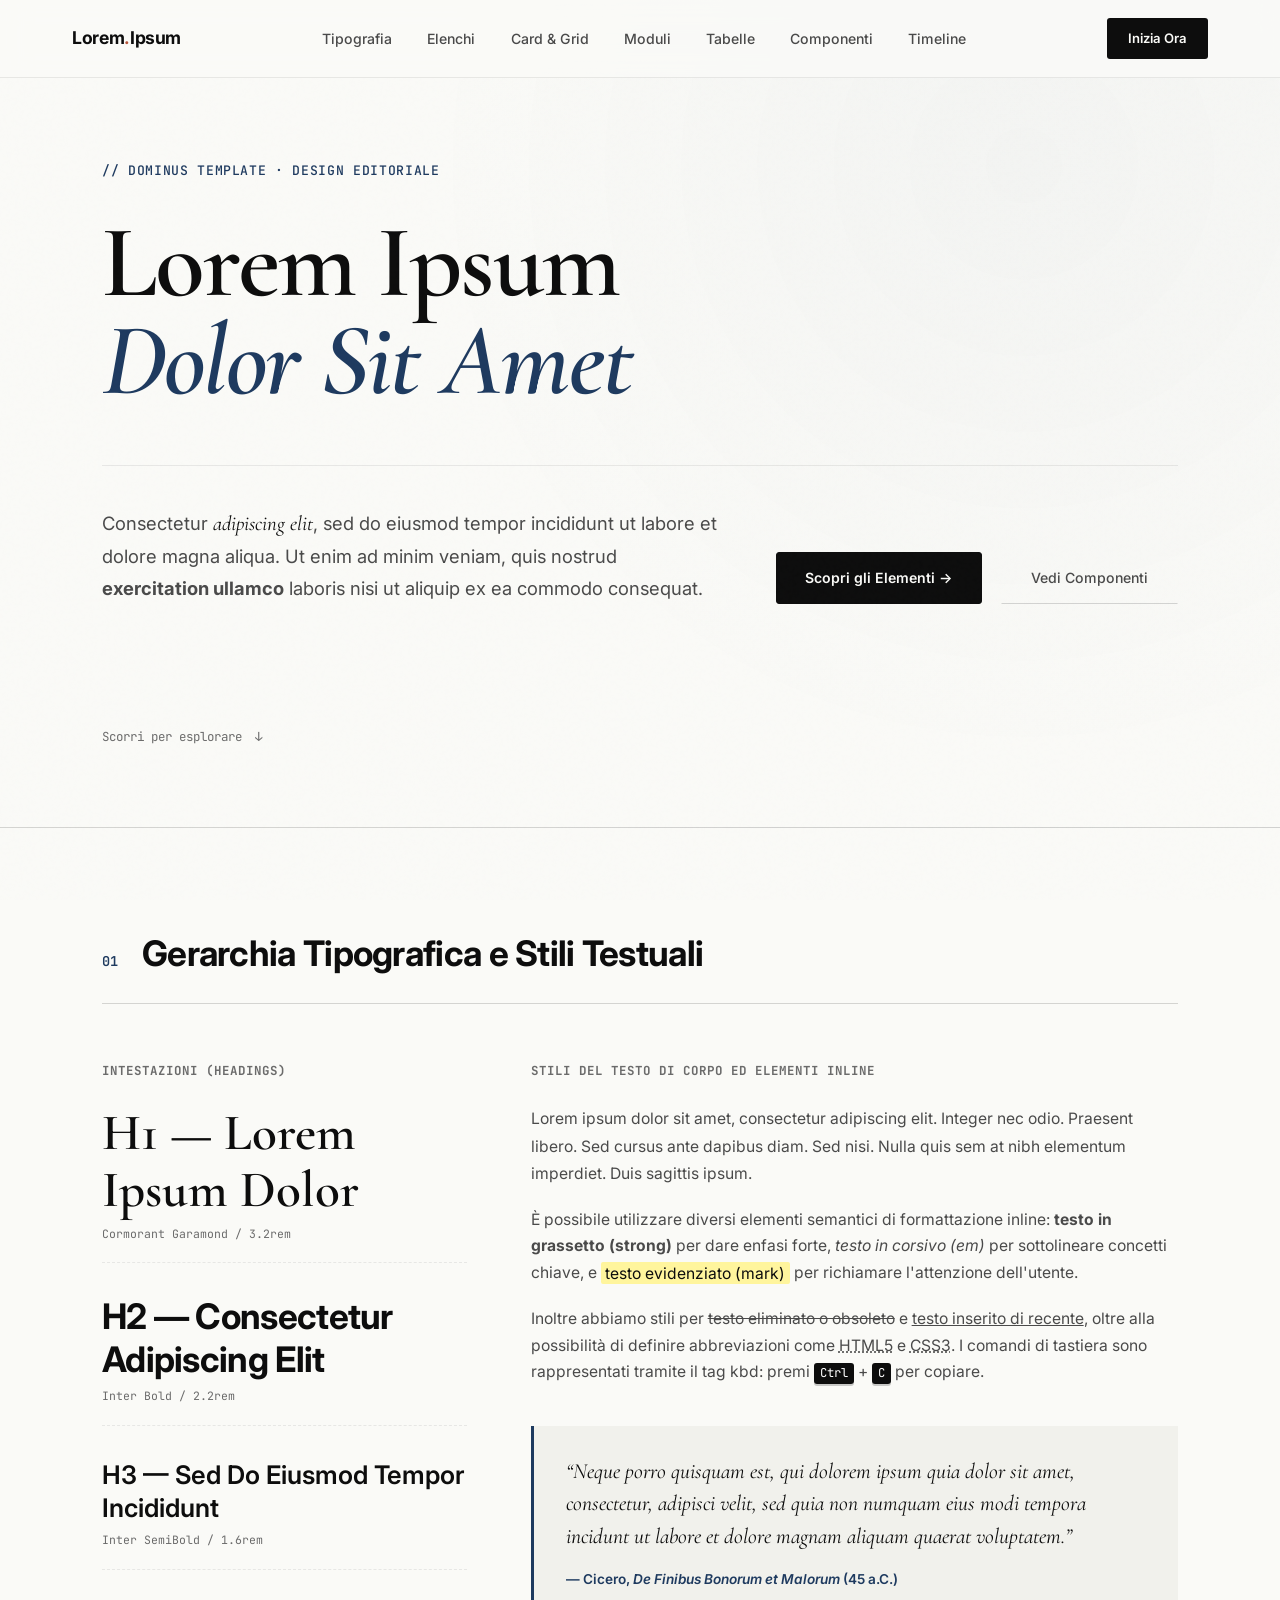
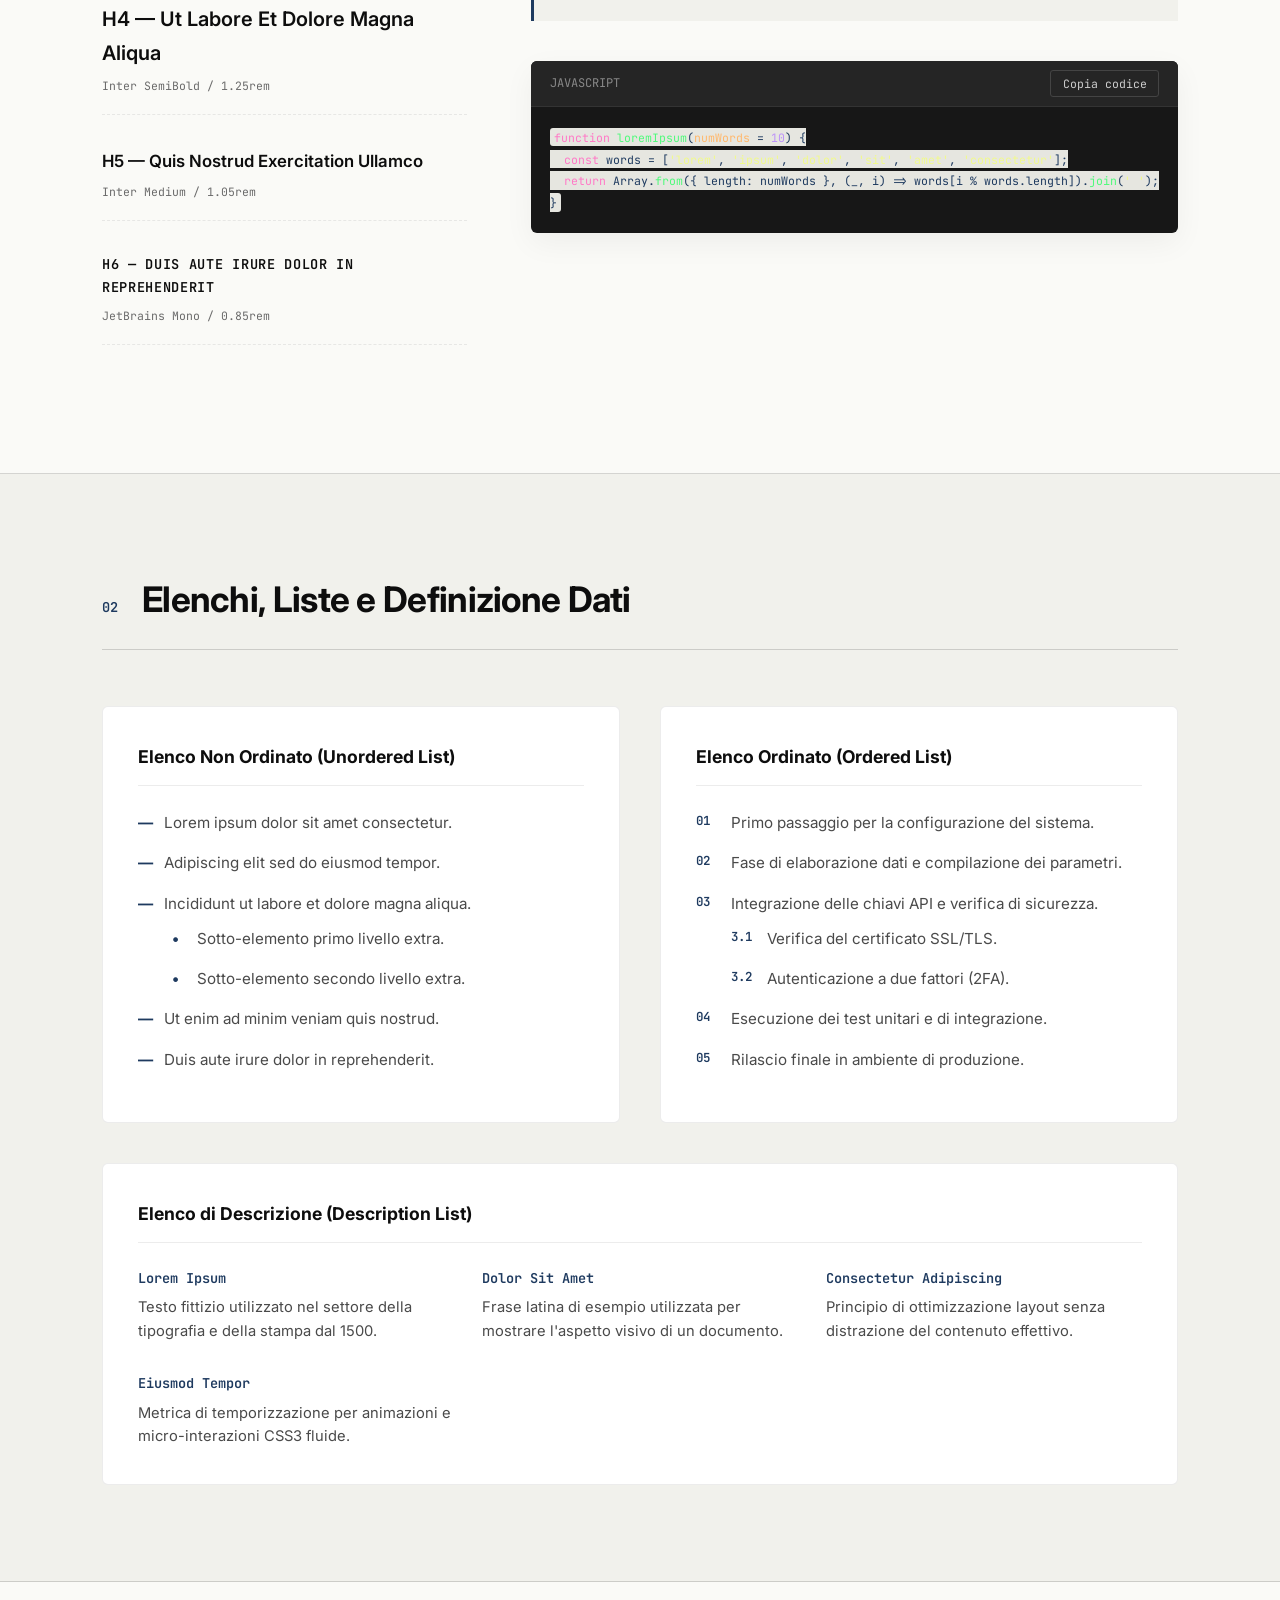
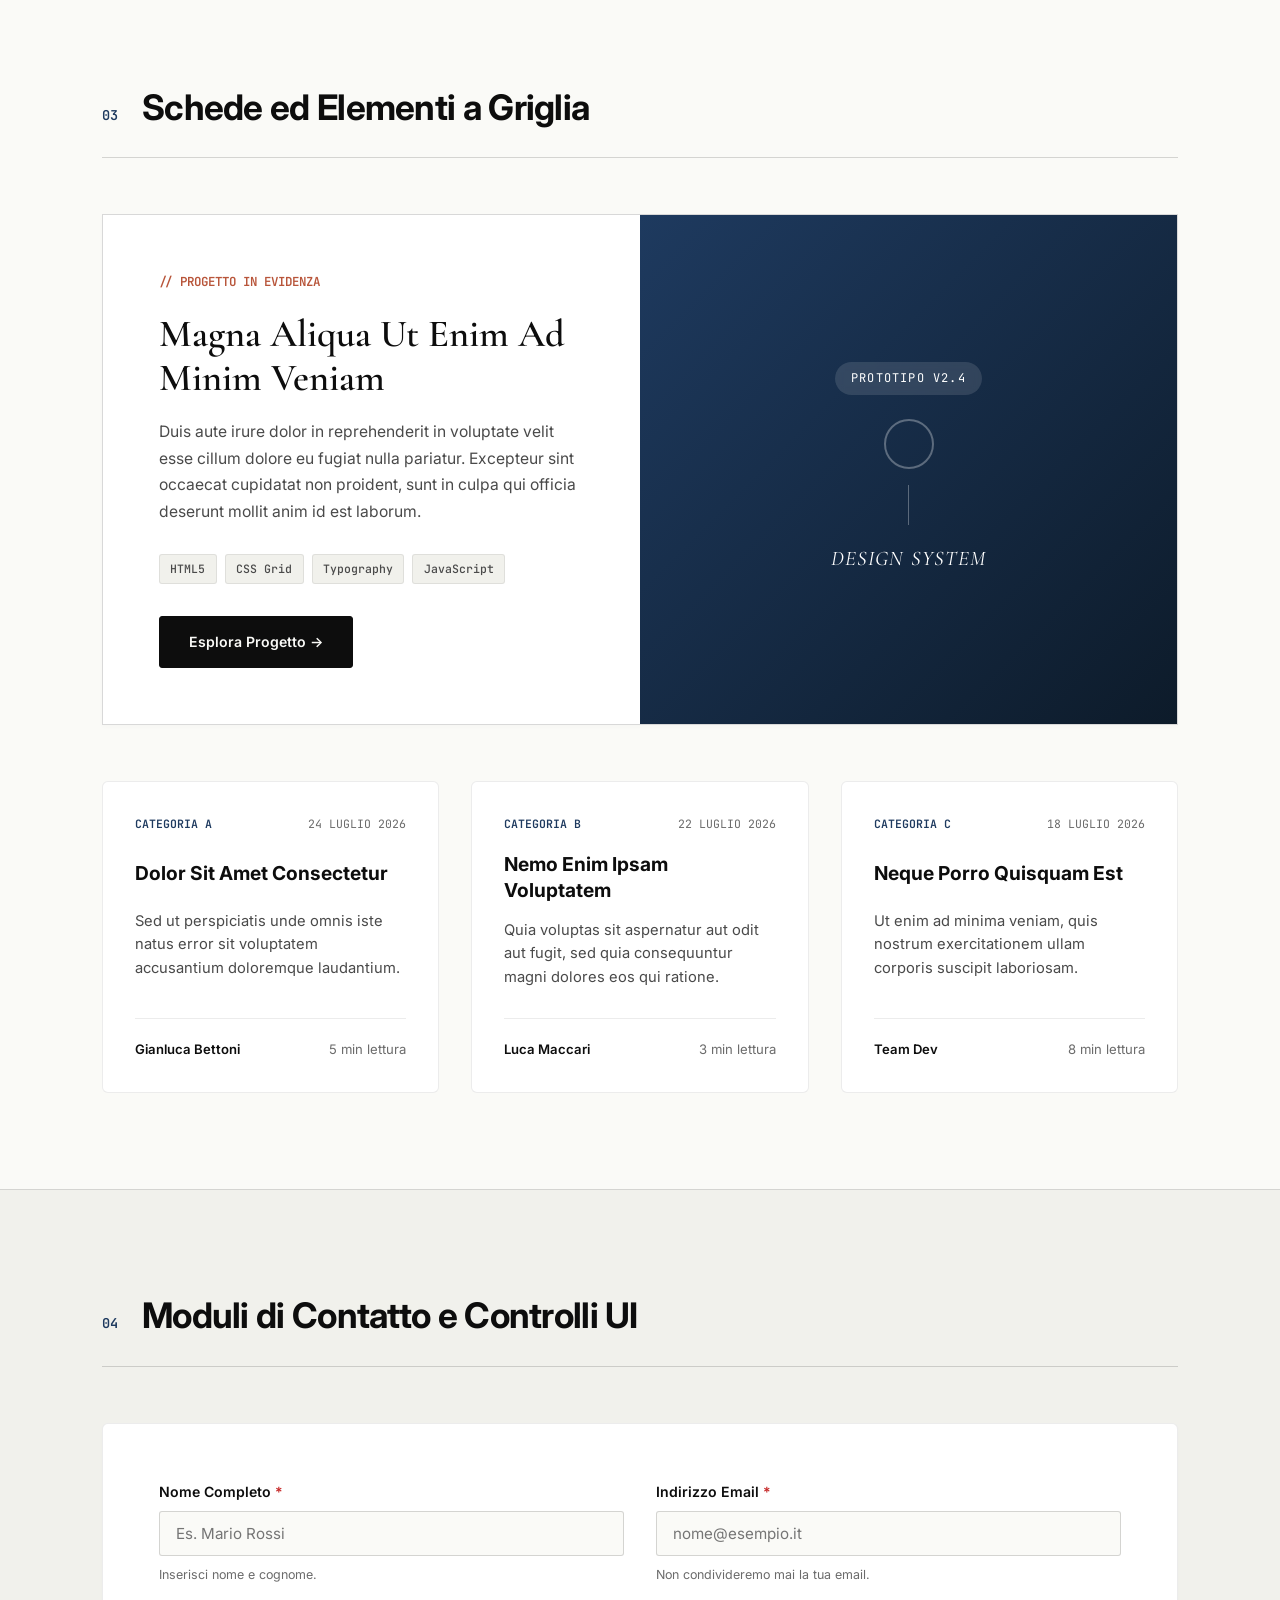
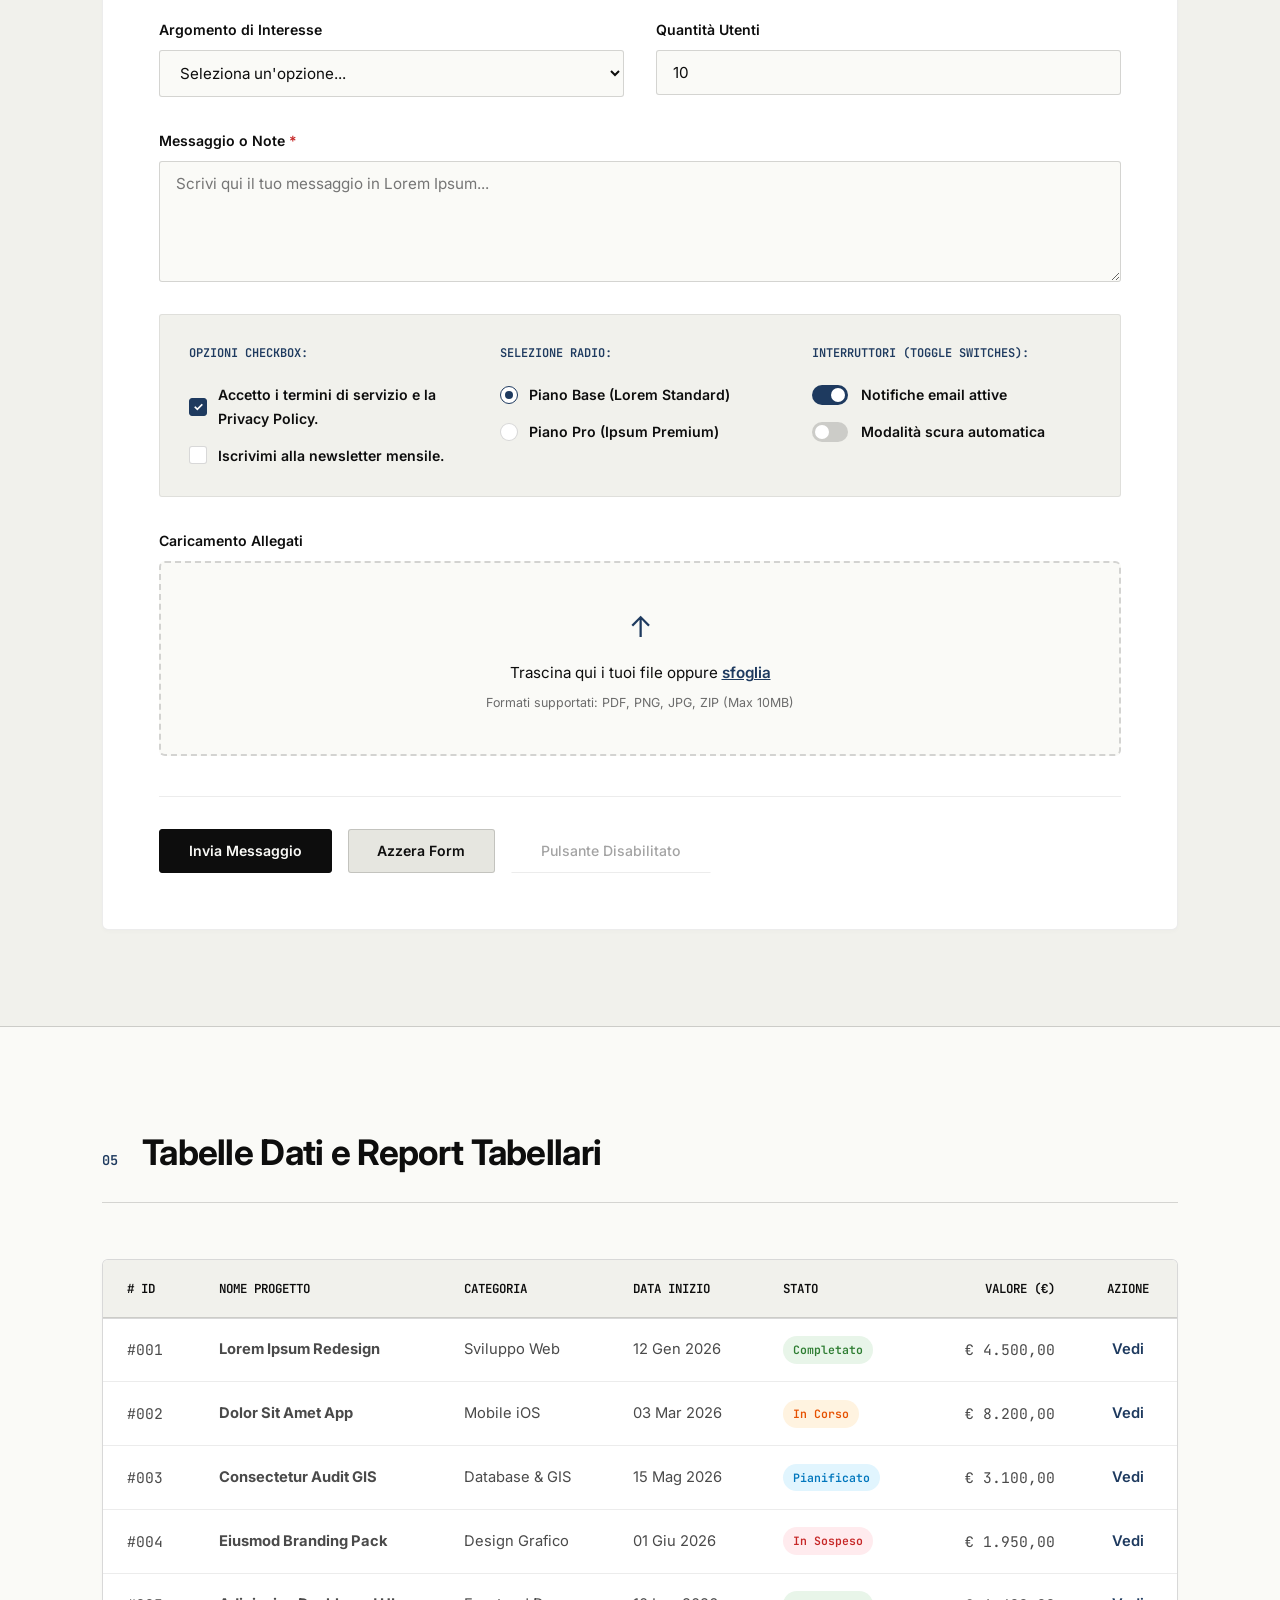
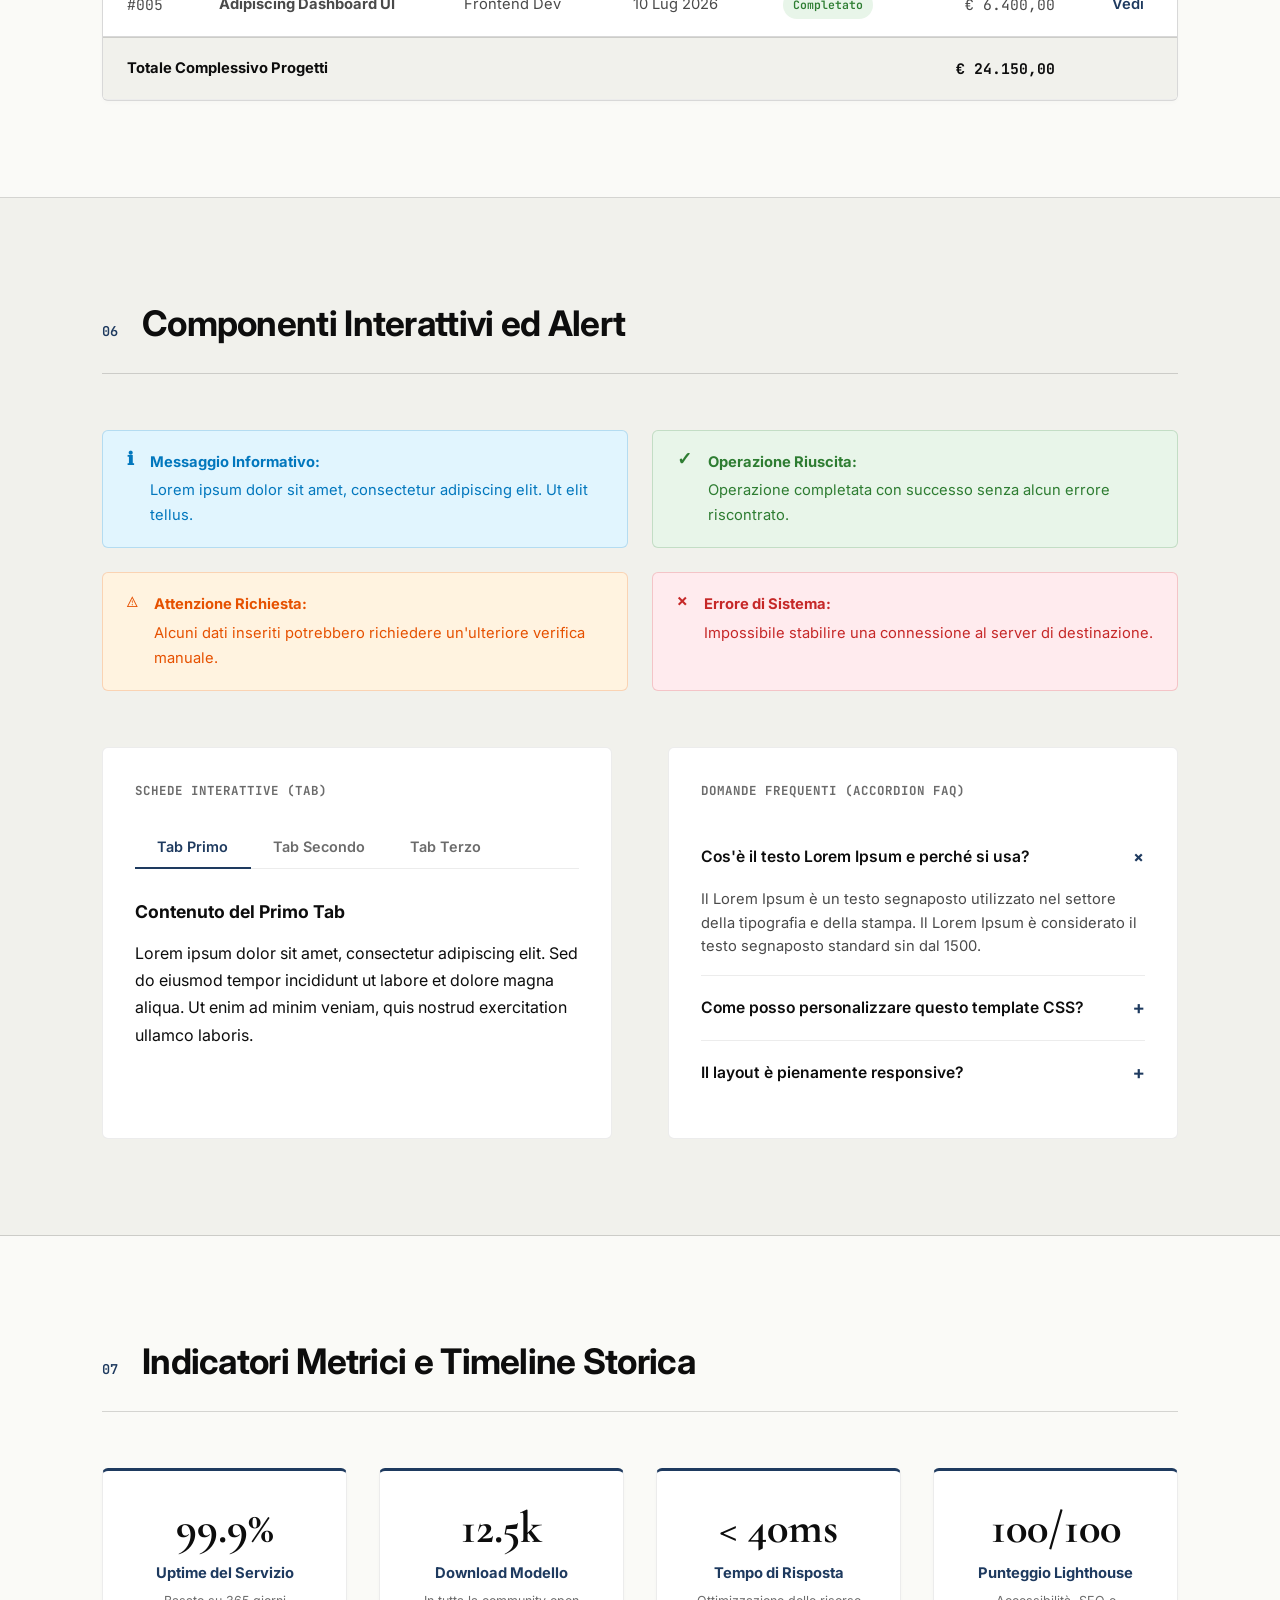
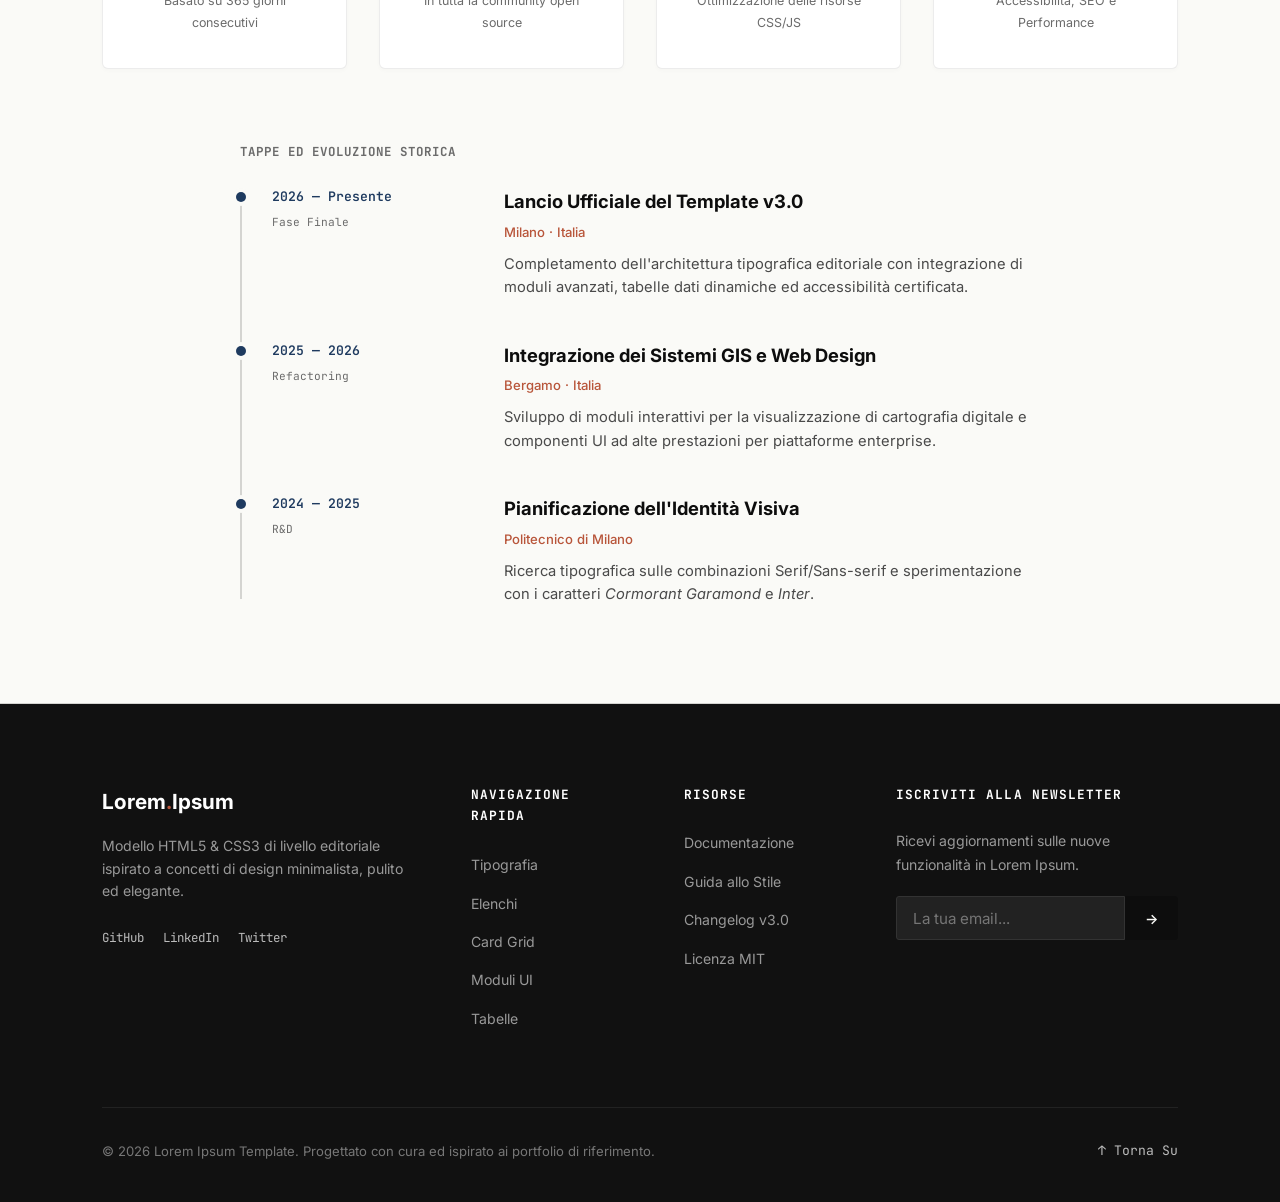
==== Template_1/index.html @ 55bac87d "T1" ====
<!DOCTYPE html>
<html lang="it">
<head>
  <meta charset="UTF-8">
  <meta name="viewport" content="width=device-width, initial-scale=1.0">
  <title>Template Editoriale HTML & CSS | Lorem Ipsum Showcase</title>
  <meta name="description" content="Template HTML5 e CSS3 completo ed editoriale ispirato a design minimalisti di alto profilo. Dimostrazione completa di tutti gli elementi web.">
  
  <!-- Preconnect per Google Fonts -->
  <link rel="preconnect" href="https://fonts.googleapis.com">
  <link rel="preconnect" href="https://fonts.gstatic.com" crossorigin>
  <link href="https://fonts.googleapis.com/css2?family=Cormorant+Garamond:ital,wght@0,400;0,600;1,400;1,600;1,700&family=Inter:wght@300;400;500;600;700&family=JetBrains+Mono:ital,wght@0,400;0,500;1,400&display=swap" rel="stylesheet">
  
  <!-- Foglio di Stile -->
  <link rel="stylesheet" href="style.css">
</head>
<body>

  <!-- BARRA DI NAVIGAZIONE -->
  <nav id="main-nav">
    <div class="nav-container">
      <a href="#hero" class="nav-brand">
        Lorem<span>.</span>Ipsum
      </a>
      
      <ul class="nav-links" id="nav-links">
        <li><a href="#typography">Tipografia</a></li>
        <li><a href="#lists">Elenchi</a></li>
        <li><a href="#cards">Card & Grid</a></li>
        <li><a href="#forms">Moduli</a></li>
        <li><a href="#tables">Tabelle</a></li>
        <li><a href="#interactive">Componenti</a></li>
        <li><a href="#timeline">Timeline</a></li>
      </ul>

      <div class="nav-actions">
        <a href="#forms" class="btn-nav">Inizia Ora</a>
        <button class="mobile-toggle" id="mobile-toggle" aria-label="Menu navigazione">
          <span></span>
          <span></span>
          <span></span>
        </button>
      </div>
    </div>
  </nav>

  <!-- HERO SECTION -->
  <header id="hero" class="hero-section">
    <div class="hero-container">
      <div class="hero-eyebrow">// DOMINUS TEMPLATE &middot; DESIGN EDITORIALE</div>
      
      <h1 class="hero-title">
        <span class="title-line">Lorem Ipsum</span>
        <span class="title-line accent-text">Dolor Sit Amet</span>
      </h1>

      <div class="hero-bottom-grid">
        <p class="hero-lead">
          Consectetur <em>adipiscing elit</em>, sed do eiusmod tempor incididunt ut labore et dolore magna aliqua. 
          Ut enim ad minim veniam, quis nostrud <b>exercitation ullamco</b> laboris nisi ut aliquip ex ea commodo consequat.
        </p>

        <div class="hero-buttons">
          <a href="#typography" class="btn-primary">Scopri gli Elementi &rarr;</a>
          <a href="#interactive" class="btn-ghost">Vedi Componenti</a>
        </div>
      </div>
    </div>
    
    <div class="hero-scroll-indicator">
      <span>Scorri per esplorare</span>
      <div class="scroll-arrow">&darr;</div>
    </div>
  </header>

  <main>
    <!-- SEZIONE 01: TIPOGRAFIA E TESTI -->
    <section id="typography" class="section-padding border-bottom">
      <div class="container">
        <header class="section-header">
          <span class="section-number">01</span>
          <h2 class="section-title">Gerarchia Tipografica e Stili Testuali</h2>
        </header>

        <div class="typography-grid">
          <!-- Headings Showcase -->
          <div class="headings-column">
            <h3 class="subsection-label">Intestazioni (Headings)</h3>
            <div class="heading-sample">
              <h1>H1 &mdash; Lorem Ipsum Dolor</h1>
              <span class="tag-mono">Cormorant Garamond / 3.2rem</span>
            </div>
            <div class="heading-sample">
              <h2>H2 &mdash; Consectetur Adipiscing Elit</h2>
              <span class="tag-mono">Inter Bold / 2.2rem</span>
            </div>
            <div class="heading-sample">
              <h3>H3 &mdash; Sed Do Eiusmod Tempor Incididunt</h3>
              <span class="tag-mono">Inter SemiBold / 1.6rem</span>
            </div>
            <div class="heading-sample">
              <h4>H4 &mdash; Ut Labore Et Dolore Magna Aliqua</h4>
              <span class="tag-mono">Inter SemiBold / 1.25rem</span>
            </div>
            <div class="heading-sample">
              <h5>H5 &mdash; Quis Nostrud Exercitation Ullamco</h5>
              <span class="tag-mono">Inter Medium / 1.05rem</span>
            </div>
            <div class="heading-sample">
              <h6>H6 &mdash; Duis Aute Irure Dolor In Reprehenderit</h6>
              <span class="tag-mono">JetBrains Mono / 0.85rem</span>
            </div>
          </div>

          <!-- Formatting & Rich Text -->
          <div class="body-column">
            <h3 class="subsection-label">Stili del Testo di Corpo ed Elementi Inline</h3>
            
            <p class="paragraph-lead">
              Lorem ipsum dolor sit amet, consectetur adipiscing elit. Integer nec odio. Praesent libero. Sed cursus ante dapibus diam. Sed nisi. Nulla quis sem at nibh elementum imperdiet. Duis sagittis ipsum.
            </p>

            <p>
              È possibile utilizzare diversi elementi semantici di formattazione inline: 
              <strong>testo in grassetto (strong)</strong> per dare enfasi forte, 
              <em>testo in corsivo (em)</em> per sottolineare concetti chiave, 
              e <mark>testo evidenziato (mark)</mark> per richiamare l'attenzione dell'utente.
            </p>

            <p>
              Inoltre abbiamo stili per <del>testo eliminato o obsoleto</del> e <ins>testo inserito di recente</ins>, 
              oltre alla possibilità di definire abbreviazioni come <abbr title="HyperText Markup Language">HTML5</abbr> e 
              <abbr title="Cascading Style Sheets">CSS3</abbr>. I comandi di tastiera sono rappresentati tramite il tag kbd: premi <kbd>Ctrl</kbd> + <kbd>C</kbd> per copiare.
            </p>

            <!-- Blockquote -->
            <blockquote class="editorial-blockquote">
              <p>&ldquo;Neque porro quisquam est, qui dolorem ipsum quia dolor sit amet, consectetur, adipisci velit, sed quia non numquam eius modi tempora incidunt ut labore et dolore magnam aliquam quaerat voluptatem.&rdquo;</p>
              <cite>&mdash; Cicero, <i>De Finibus Bonorum et Malorum</i> (45 a.C.)</cite>
            </blockquote>

            <!-- Code Block Showcase -->
            <div class="code-box">
              <div class="code-box-header">
                <span class="code-lang">JavaScript</span>
                <button class="btn-copy" id="copy-code-btn" data-code="function loremIpsum(numWords = 10) {\n  const words = ['lorem', 'ipsum', 'dolor', 'sit', 'amet', 'consectetur', 'adipiscing', 'elit'];\n  return Array.from({ length: numWords }, (_, i) => words[i % words.length]).join(' ');\n}">Copia codice</button>
              </div>
              <pre><code><span class="token-kw">function</span> <span class="token-fn">loremIpsum</span>(<span class="token-param">numWords</span> = <span class="token-num">10</span>) {
  <span class="token-kw">const</span> words = [<span class="token-str">'lorem'</span>, <span class="token-str">'ipsum'</span>, <span class="token-str">'dolor'</span>, <span class="token-str">'sit'</span>, <span class="token-str">'amet'</span>, <span class="token-str">'consectetur'</span>];
  <span class="token-kw">return</span> Array.<span class="token-fn">from</span>({ length: numWords }, (_, i) => words[i % words.length]).<span class="token-fn">join</span>(<span class="token-str">' '</span>);
}</code></pre>
            </div>
          </div>
        </div>
      </div>
    </section>

    <!-- SEZIONE 02: ELENCHI E STRUTTURE DATI -->
    <section id="lists" class="section-padding border-bottom surface-bg">
      <div class="container">
        <header class="section-header">
          <span class="section-number">02</span>
          <h2 class="section-title">Elenchi, Liste e Definizione Dati</h2>
        </header>

        <div class="lists-grid">
          <!-- Unordered List -->
          <div class="list-card">
            <h3 class="list-card-title">Elenco Non Ordinato (Unordered List)</h3>
            <ul class="custom-ul">
              <li>Lorem ipsum dolor sit amet consectetur.</li>
              <li>Adipiscing elit sed do eiusmod tempor.</li>
              <li>Incididunt ut labore et dolore magna aliqua.
                <ul>
                  <li>Sotto-elemento primo livello extra.</li>
                  <li>Sotto-elemento secondo livello extra.</li>
                </ul>
              </li>
              <li>Ut enim ad minim veniam quis nostrud.</li>
              <li>Duis aute irure dolor in reprehenderit.</li>
            </ul>
          </div>

          <!-- Ordered List -->
          <div class="list-card">
            <h3 class="list-card-title">Elenco Ordinato (Ordered List)</h3>
            <ol class="custom-ol">
              <li>Primo passaggio per la configurazione del sistema.</li>
              <li>Fase di elaborazione dati e compilazione dei parametri.</li>
              <li>Integrazione delle chiavi API e verifica di sicurezza.
                <ol>
                  <li>Verifica del certificato SSL/TLS.</li>
                  <li>Autenticazione a due fattori (2FA).</li>
                </ol>
              </li>
              <li>Esecuzione dei test unitari e di integrazione.</li>
              <li>Rilascio finale in ambiente di produzione.</li>
            </ol>
          </div>

          <!-- Description List -->
          <div class="list-card span-full">
            <h3 class="list-card-title">Elenco di Descrizione (Description List)</h3>
            <dl class="custom-dl">
              <div class="dl-group">
                <dt>Lorem Ipsum</dt>
                <dd>Testo fittizio utilizzato nel settore della tipografia e della stampa dal 1500.</dd>
              </div>
              <div class="dl-group">
                <dt>Dolor Sit Amet</dt>
                <dd>Frase latina di esempio utilizzata per mostrare l'aspetto visivo di un documento.</dd>
              </div>
              <div class="dl-group">
                <dt>Consectetur Adipiscing</dt>
                <dd>Principio di ottimizzazione layout senza distrazione del contenuto effettivo.</dd>
              </div>
              <div class="dl-group">
                <dt>Eiusmod Tempor</dt>
                <dd>Metrica di temporizzazione per animazioni e micro-interazioni CSS3 fluide.</dd>
              </div>
            </dl>
          </div>
        </div>
      </div>
    </section>

    <!-- SEZIONE 03: CARD E GRIGLIE -->
    <section id="cards" class="section-padding border-bottom">
      <div class="container">
        <header class="section-header">
          <span class="section-number">03</span>
          <h2 class="section-title">Schede ed Elementi a Griglia</h2>
        </header>

        <!-- Featured Big Card -->
        <article class="featured-card">
          <div class="featured-content">
            <div class="featured-eyebrow">// PROGETTO IN EVIDENZA</div>
            <h3 class="featured-title">Magna Aliqua Ut Enim Ad Minim Veniam</h3>
            <p class="featured-text">
              Duis aute irure dolor in reprehenderit in voluptate velit esse cillum dolore eu fugiat nulla pariatur. 
              Excepteur sint occaecat cupidatat non proident, sunt in culpa qui officia deserunt mollit anim id est laborum.
            </p>
            <div class="tag-stack">
              <span class="tag">HTML5</span>
              <span class="tag">CSS Grid</span>
              <span class="tag">Typography</span>
              <span class="tag">JavaScript</span>
            </div>
            <a href="#forms" class="btn-primary card-cta">Esplora Progetto &rarr;</a>
          </div>

          <div class="featured-visual">
            <div class="visual-inner">
              <div class="visual-badge">PROTOTIPO V2.4</div>
              <div class="visual-graphic">
                <span class="graphic-circle"></span>
                <span class="graphic-line"></span>
                <span class="graphic-text">DESIGN SYSTEM</span>
              </div>
            </div>
          </div>
        </article>

        <!-- 3-Column Card Grid -->
        <div class="cards-grid">
          <!-- Card 1 -->
          <article class="standard-card">
            <div class="card-header-meta">
              <span class="card-category">CATEGORIA A</span>
              <span class="card-date">24 LUGLIO 2026</span>
            </div>
            <h3 class="card-title"><a href="#">Dolor Sit Amet Consectetur</a></h3>
            <p class="card-excerpt">
              Sed ut perspiciatis unde omnis iste natus error sit voluptatem accusantium doloremque laudantium.
            </p>
            <div class="card-footer">
              <span class="card-author">Gianluca Bettoni</span>
              <span class="card-read-time">5 min lettura</span>
            </div>
          </article>

          <!-- Card 2 -->
          <article class="standard-card">
            <div class="card-header-meta">
              <span class="card-category">CATEGORIA B</span>
              <span class="card-date">22 LUGLIO 2026</span>
            </div>
            <h3 class="card-title"><a href="#">Nemo Enim Ipsam Voluptatem</a></h3>
            <p class="card-excerpt">
              Quia voluptas sit aspernatur aut odit aut fugit, sed quia consequuntur magni dolores eos qui ratione.
            </p>
            <div class="card-footer">
              <span class="card-author">Luca Maccari</span>
              <span class="card-read-time">3 min lettura</span>
            </div>
          </article>

          <!-- Card 3 -->
          <article class="standard-card">
            <div class="card-header-meta">
              <span class="card-category">CATEGORIA C</span>
              <span class="card-date">18 LUGLIO 2026</span>
            </div>
            <h3 class="card-title"><a href="#">Neque Porro Quisquam Est</a></h3>
            <p class="card-excerpt">
              Ut enim ad minima veniam, quis nostrum exercitationem ullam corporis suscipit laboriosam.
            </p>
            <div class="card-footer">
              <span class="card-author">Team Dev</span>
              <span class="card-read-time">8 min lettura</span>
            </div>
          </article>
        </div>
      </div>
    </section>

    <!-- SEZIONE 04: MODULI E CONTROLLI UI -->
    <section id="forms" class="section-padding border-bottom surface-bg">
      <div class="container">
        <header class="section-header">
          <span class="section-number">04</span>
          <h2 class="section-title">Moduli di Contatto e Controlli UI</h2>
        </header>

        <div class="form-layout">
          <form class="main-form" id="sample-form" onsubmit="event.preventDefault(); alert('Modulo inviato con successo!');">
            <div class="form-grid">
              <!-- Text Input -->
              <div class="form-group">
                <label for="fname">Nome Completo <span class="required">*</span></label>
                <input type="text" id="fname" name="fname" placeholder="Es. Mario Rossi" required>
                <span class="help-text">Inserisci nome e cognome.</span>
              </div>

              <!-- Email Input -->
              <div class="form-group">
                <label for="email">Indirizzo Email <span class="required">*</span></label>
                <input type="email" id="email" name="email" placeholder="nome@esempio.it" required>
                <span class="help-text">Non condivideremo mai la tua email.</span>
              </div>

              <!-- Select Input -->
              <div class="form-group">
                <label for="topic">Argomento di Interesse</label>
                <select id="topic" name="topic">
                  <option value="" disabled selected>Seleziona un'opzione...</option>
                  <option value="1">Lorem Ipsum Sviluppo Web</option>
                  <option value="2">Dolor Sit Amet Design UI/UX</option>
                  <option value="3">Consectetur Adipiscing Consulenza</option>
                </select>
              </div>

              <!-- Number Input -->
              <div class="form-group">
                <label for="quantity">Quantità Utenti</label>
                <input type="number" id="quantity" name="quantity" min="1" max="100" value="10">
              </div>

              <!-- Textarea (Span Full) -->
              <div class="form-group span-full">
                <label for="message">Messaggio o Note <span class="required">*</span></label>
                <textarea id="message" name="message" rows="5" placeholder="Scrivi qui il tuo messaggio in Lorem Ipsum..." required></textarea>
              </div>

              <!-- Checkbox & Radio Section -->
              <div class="form-group span-full controls-wrapper">
                <div class="controls-column">
                  <span class="controls-label">Opzioni Checkbox:</span>
                  <label class="custom-checkbox">
                    <input type="checkbox" name="opt1" checked>
                    <span class="checkmark"></span>
                    Accetto i termini di servizio e la Privacy Policy.
                  </label>
                  <label class="custom-checkbox">
                    <input type="checkbox" name="opt2">
                    <span class="checkmark"></span>
                    Iscrivimi alla newsletter mensile.
                  </label>
                </div>

                <div class="controls-column">
                  <span class="controls-label">Selezione Radio:</span>
                  <label class="custom-radio">
                    <input type="radio" name="plan" value="basic" checked>
                    <span class="radio-mark"></span>
                    Piano Base (Lorem Standard)
                  </label>
                  <label class="custom-radio">
                    <input type="radio" name="plan" value="pro">
                    <span class="radio-mark"></span>
                    Piano Pro (Ipsum Premium)
                  </label>
                </div>

                <div class="controls-column">
                  <span class="controls-label">Interruttori (Toggle Switches):</span>
                  <label class="switch-container">
                    <input type="checkbox" checked>
                    <span class="switch-slider"></span>
                    Notifiche email attive
                  </label>
                  <label class="switch-container">
                    <input type="checkbox">
                    <span class="switch-slider"></span>
                    Modalità scura automatica
                  </label>
                </div>
              </div>

              <!-- Dropzone File Upload -->
              <div class="form-group span-full">
                <label>Caricamento Allegati</label>
                <div class="dropzone-box" id="dropzone">
                  <div class="dropzone-icon">&uarr;</div>
                  <p class="dropzone-text">Trascina qui i tuoi file oppure <span>sfoglia</span></p>
                  <span class="dropzone-sub">Formati supportati: PDF, PNG, JPG, ZIP (Max 10MB)</span>
                  <input type="file" id="file-input" hidden>
                </div>
              </div>
            </div>

            <!-- Form Actions Buttons Showcase -->
            <div class="form-actions-bar">
              <button type="submit" class="btn-primary">Invia Messaggio</button>
              <button type="reset" class="btn-secondary">Azzera Form</button>
              <button type="button" class="btn-ghost" disabled>Pulsante Disabilitato</button>
            </div>
          </form>
        </div>
      </div>
    </section>

    <!-- SEZIONE 05: TABELLE DATI -->
    <section id="tables" class="section-padding border-bottom">
      <div class="container">
        <header class="section-header">
          <span class="section-number">05</span>
          <h2 class="section-title">Tabelle Dati e Report Tabellari</h2>
        </header>

        <div class="table-wrapper">
          <table class="editorial-table">
            <thead>
              <tr>
                <th># ID</th>
                <th>Nome Progetto</th>
                <th>Categoria</th>
                <th>Data Inizio</th>
                <th>Stato</th>
                <th class="text-right">Valore (€)</th>
                <th class="text-center">Azione</th>
              </tr>
            </thead>
            <tbody>
              <tr>
                <td class="mono-id">#001</td>
                <td><strong>Lorem Ipsum Redesign</strong></td>
                <td>Sviluppo Web</td>
                <td>12 Gen 2026</td>
                <td><span class="badge badge-success">Completato</span></td>
                <td class="text-right mono-val">€ 4.500,00</td>
                <td class="text-center"><a href="#" class="table-link">Vedi</a></td>
              </tr>
              <tr>
                <td class="mono-id">#002</td>
                <td><strong>Dolor Sit Amet App</strong></td>
                <td>Mobile iOS</td>
                <td>03 Mar 2026</td>
                <td><span class="badge badge-warning">In Corso</span></td>
                <td class="text-right mono-val">€ 8.200,00</td>
                <td class="text-center"><a href="#" class="table-link">Vedi</a></td>
              </tr>
              <tr>
                <td class="mono-id">#003</td>
                <td><strong>Consectetur Audit GIS</strong></td>
                <td>Database & GIS</td>
                <td>15 Mag 2026</td>
                <td><span class="badge badge-info">Pianificato</span></td>
                <td class="text-right mono-val">€ 3.100,00</td>
                <td class="text-center"><a href="#" class="table-link">Vedi</a></td>
              </tr>
              <tr>
                <td class="mono-id">#004</td>
                <td><strong>Eiusmod Branding Pack</strong></td>
                <td>Design Grafico</td>
                <td>01 Giu 2026</td>
                <td><span class="badge badge-danger">In Sospeso</span></td>
                <td class="text-right mono-val">€ 1.950,00</td>
                <td class="text-center"><a href="#" class="table-link">Vedi</a></td>
              </tr>
              <tr>
                <td class="mono-id">#005</td>
                <td><strong>Adipiscing Dashboard UI</strong></td>
                <td>Frontend Dev</td>
                <td>10 Lug 2026</td>
                <td><span class="badge badge-success">Completato</span></td>
                <td class="text-right mono-val">€ 6.400,00</td>
                <td class="text-center"><a href="#" class="table-link">Vedi</a></td>
              </tr>
            </tbody>
            <tfoot>
              <tr>
                <td colspan="5"><strong>Totale Complessivo Progetti</strong></td>
                <td class="text-right mono-val"><strong>€ 24.150,00</strong></td>
                <td></td>
              </tr>
            </tfoot>
          </table>
        </div>
      </div>
    </section>

    <!-- SEZIONE 06: COMPONENTI INTERATTIVI (TABS, ACCORDION, ALERTS) -->
    <section id="interactive" class="section-padding border-bottom surface-bg">
      <div class="container">
        <header class="section-header">
          <span class="section-number">06</span>
          <h2 class="section-title">Componenti Interattivi ed Alert</h2>
        </header>

        <!-- Alert Boxes Showcase -->
        <div class="alerts-showcase">
          <div class="alert alert-info">
            <span class="alert-icon">ℹ</span>
            <div class="alert-body">
              <strong>Messaggio Informativo:</strong> Lorem ipsum dolor sit amet, consectetur adipiscing elit. Ut elit tellus.
            </div>
          </div>

          <div class="alert alert-success">
            <span class="alert-icon">✓</span>
            <div class="alert-body">
              <strong>Operazione Riuscita:</strong> Operazione completata con successo senza alcun errore riscontrato.
            </div>
          </div>

          <div class="alert alert-warning">
            <span class="alert-icon">⚠</span>
            <div class="alert-body">
              <strong>Attenzione Richiesta:</strong> Alcuni dati inseriti potrebbero richiedere un'ulteriore verifica manuale.
            </div>
          </div>

          <div class="alert alert-danger">
            <span class="alert-icon">✕</span>
            <div class="alert-body">
              <strong>Errore di Sistema:</strong> Impossibile stabilire una connessione al server di destinazione.
            </div>
          </div>
        </div>

        <div class="interactive-grid">
          <!-- Tabbed Interface -->
          <div class="tabs-container">
            <h3 class="subsection-label">Schede Interattive (Tab)</h3>
            <div class="tab-buttons">
              <button class="tab-btn active" data-tab="tab-1">Tab Primo</button>
              <button class="tab-btn" data-tab="tab-2">Tab Secondo</button>
              <button class="tab-btn" data-tab="tab-3">Tab Terzo</button>
            </div>
            
            <div class="tab-panels">
              <div class="tab-panel active" id="tab-1">
                <h4>Contenuto del Primo Tab</h4>
                <p>
                  Lorem ipsum dolor sit amet, consectetur adipiscing elit. Sed do eiusmod tempor incididunt ut labore et dolore magna aliqua. 
                  Ut enim ad minim veniam, quis nostrud exercitation ullamco laboris.
                </p>
              </div>

              <div class="tab-panel" id="tab-2">
                <h4>Contenuto del Secondo Tab</h4>
                <p>
                  Duis aute irure dolor in reprehenderit in voluptate velit esse cillum dolore eu fugiat nulla pariatur. 
                  Excepteur sint occaecat cupidatat non proident, sunt in culpa qui officia deserunt.
                </p>
              </div>

              <div class="tab-panel" id="tab-3">
                <h4>Contenuto del Terzo Tab</h4>
                <p>
                  Sed ut perspiciatis unde omnis iste natus error sit voluptatem accusantium doloremque laudantium, 
                  totam rem aperiam, eaque ipsa quae ab illo inventore veritatis et quasi architecto.
                </p>
              </div>
            </div>
          </div>

          <!-- Accordion / FAQ Showcase -->
          <div class="accordion-container">
            <h3 class="subsection-label">Domande Frequenti (Accordion FAQ)</h3>
            
            <details class="accordion-item" open>
              <summary class="accordion-header">
                <span>Cos'è il testo Lorem Ipsum e perché si usa?</span>
                <span class="accordion-icon">+</span>
              </summary>
              <div class="accordion-content">
                <p>
                  Il Lorem Ipsum è un testo segnaposto utilizzato nel settore della tipografia e della stampa. 
                  Il Lorem Ipsum è considerato il testo segnaposto standard sin dal 1500.
                </p>
              </div>
            </details>

            <details class="accordion-item">
              <summary class="accordion-header">
                <span>Come posso personalizzare questo template CSS?</span>
                <span class="accordion-icon">+</span>
              </summary>
              <div class="accordion-content">
                <p>
                  È sufficiente modificare le variabili CSS contenute nella sezione <code>:root</code> del file <code>style.css</code> per cambiare font, colori primari e spaziature.
                </p>
              </div>
            </details>

            <details class="accordion-item">
              <summary class="accordion-header">
                <span>Il layout è pienamente responsive?</span>
                <span class="accordion-icon">+</span>
              </summary>
              <div class="accordion-content">
                <p>
                  Certamente. Il template utilizza le moderne CSS Grid e Flexbox insieme a funzioni fluide come <code>clamp()</code> per adattarsi ad ogni schermo.
                </p>
              </div>
            </details>
          </div>
        </div>
      </div>
    </section>

    <!-- SEZIONE 07: METRICHE E TIMELINE -->
    <section id="timeline" class="section-padding border-bottom">
      <div class="container">
        <header class="section-header">
          <span class="section-number">07</span>
          <h2 class="section-title">Indicatori Metrici e Timeline Storica</h2>
        </header>

        <!-- KPI Metrics Grid -->
        <div class="metrics-grid">
          <div class="metric-card">
            <span class="metric-number">99.9%</span>
            <span class="metric-label">Uptime del Servizio</span>
            <span class="metric-sub">Basato su 365 giorni consecutivi</span>
          </div>

          <div class="metric-card">
            <span class="metric-number">12.5k</span>
            <span class="metric-label">Download Modello</span>
            <span class="metric-sub">In tutta la community open source</span>
          </div>

          <div class="metric-card">
            <span class="metric-number">&lt; 40ms</span>
            <span class="metric-label">Tempo di Risposta</span>
            <span class="metric-sub">Ottimizzazione delle risorse CSS/JS</span>
          </div>

          <div class="metric-card">
            <span class="metric-number">100/100</span>
            <span class="metric-label">Punteggio Lighthouse</span>
            <span class="metric-sub">Accessibilità, SEO e Performance</span>
          </div>
        </div>

        <!-- Vertical Timeline -->
        <div class="timeline-container">
          <h3 class="subsection-label">Tappe ed Evoluzione Storica</h3>
          
          <div class="timeline">
            <!-- Timeline Item 1 -->
            <div class="timeline-item">
              <div class="timeline-meta">
                <span class="timeline-date">2026 &mdash; Presente</span>
                <span class="timeline-tag">Fase Finale</span>
              </div>
              <div class="timeline-content">
                <h4 class="timeline-title">Lancio Ufficiale del Template v3.0</h4>
                <span class="timeline-location">Milano &middot; Italia</span>
                <p>
                  Completamento dell'architettura tipografica editoriale con integrazione di moduli avanzati, tabelle dati dinamiche ed accessibilità certificata.
                </p>
              </div>
            </div>

            <!-- Timeline Item 2 -->
            <div class="timeline-item">
              <div class="timeline-meta">
                <span class="timeline-date">2025 &mdash; 2026</span>
                <span class="timeline-tag">Refactoring</span>
              </div>
              <div class="timeline-content">
                <h4 class="timeline-title">Integrazione dei Sistemi GIS e Web Design</h4>
                <span class="timeline-location">Bergamo &middot; Italia</span>
                <p>
                  Sviluppo di moduli interattivi per la visualizzazione di cartografia digitale e componenti UI ad alte prestazioni per piattaforme enterprise.
                </p>
              </div>
            </div>

            <!-- Timeline Item 3 -->
            <div class="timeline-item">
              <div class="timeline-meta">
                <span class="timeline-date">2024 &mdash; 2025</span>
                <span class="timeline-tag">R&D</span>
              </div>
              <div class="timeline-content">
                <h4 class="timeline-title">Pianificazione dell'Identità Visiva</h4>
                <span class="timeline-location">Politecnico di Milano</span>
                <p>
                  Ricerca tipografica sulle combinazioni Serif/Sans-serif e sperimentazione con i caratteri <i>Cormorant Garamond</i> e <i>Inter</i>.
                </p>
              </div>
            </div>
          </div>
        </div>
      </div>
    </section>
  </main>

  <!-- FOOTER -->
  <footer class="main-footer">
    <div class="container">
      <div class="footer-top-grid">
        <div class="footer-brand-col">
          <a href="#hero" class="footer-logo">Lorem<span>.</span>Ipsum</a>
          <p class="footer-desc">
            Modello HTML5 & CSS3 di livello editoriale ispirato a concetti di design minimalista, pulito ed elegante.
          </p>
          <div class="footer-socials">
            <a href="#" aria-label="GitHub">GitHub</a>
            <a href="#" aria-label="LinkedIn">LinkedIn</a>
            <a href="#" aria-label="Twitter">Twitter</a>
          </div>
        </div>

        <div class="footer-links-col">
          <h4 class="footer-col-title">Navigazione Rapida</h4>
          <ul>
            <li><a href="#typography">Tipografia</a></li>
            <li><a href="#lists">Elenchi</a></li>
            <li><a href="#cards">Card Grid</a></li>
            <li><a href="#forms">Moduli UI</a></li>
            <li><a href="#tables">Tabelle</a></li>
          </ul>
        </div>

        <div class="footer-links-col">
          <h4 class="footer-col-title">Risorse</h4>
          <ul>
            <li><a href="#">Documentazione</a></li>
            <li><a href="#">Guida allo Stile</a></li>
            <li><a href="#">Changelog v3.0</a></li>
            <li><a href="#">Licenza MIT</a></li>
          </ul>
        </div>

        <div class="footer-newsletter-col">
          <h4 class="footer-col-title">Iscriviti alla Newsletter</h4>
          <p>Ricevi aggiornamenti sulle nuove funzionalità in Lorem Ipsum.</p>
          <form class="footer-newsletter-form" onsubmit="event.preventDefault(); alert('Iscrizione completata!');">
            <input type="email" placeholder="La tua email..." required>
            <button type="submit" class="btn-primary">&rarr;</button>
          </form>
        </div>
      </div>

      <div class="footer-bottom-bar">
        <p>&copy; 2026 Lorem Ipsum Template. Progettato con cura ed ispirato ai portfolio di riferimento.</p>
        <a href="#hero" class="back-to-top" id="back-to-top">&uarr; Torna Su</a>
      </div>
    </div>
  </footer>

  <!-- JS Principal -->
  <script src="script.js"></script>
</body>
</html>
---- Template_1/style.css ----
/* ==========================================================================
   DESIGN SYSTEM & CSS VARIABLES
   Ispirato all'estetica editoriale di gianbetto.github.io e maccariluca.it
   ========================================================================== */

:root {
  /* Palette Colori Editoriale Calda */
  --bg-main:         #fafaf7;
  --bg-surface:      #f1f1ec;
  --bg-surface-2:    #e6e6e0;
  --bg-card:         #ffffff;
  
  --ink-primary:     #0d0d0d;
  --ink-secondary:   #4a4a4a;
  --ink-muted:       #6b6b6b;
  
  --accent-primary:   #1e3a5f; /* Blu Notte Ardesia */
  --accent-secondary: #b8553a; /* Terracotta / Ambra */
  --accent-hover:     #142843;
  
  /* Status Colors */
  --color-success:   #2e7d32;
  --bg-success:      #e8f5e9;
  --color-warning:   #e65100;
  --bg-warning:      #fff3e0;
  --color-danger:    #c62828;
  --bg-danger:       #ffebee;
  --color-info:      #0277bd;
  --bg-info:         #e1f5fe;

  /* Bordi e Separatori */
  --border-light:    rgba(13, 13, 13, 0.08);
  --border-strong:   rgba(13, 13, 13, 0.16);
  --border-focus:    #1e3a5f;

  /* Font Families */
  --font-serif:      'Cormorant Garamond', Georgia, serif;
  --font-sans:       'Inter', -apple-system, BlinkMacSystemFont, sans-serif;
  --font-mono:       'JetBrains Mono', monospace;

  /* Raggi e Ombre */
  --radius-sm:       3px;
  --radius-md:       6px;
  --radius-lg:       12px;
  --shadow-sm:       0 2px 4px rgba(0,0,0,0.02);
  --shadow-md:       0 10px 30px rgba(0,0,0,0.05);
  --shadow-hover:    0 16px 40px rgba(0,0,0,0.08);

  /* Transizioni */
  --transition-fast: 0.15s cubic-bezier(0.16, 1, 0.3, 1);
  --transition-smooth: 0.28s cubic-bezier(0.16, 1, 0.3, 1);
}

/* ==========================================================================
   RESET & BASE STYLES
   ========================================================================== */

*, *::before, *::after {
  box-sizing: border-box;
  margin: 0;
  padding: 0;
}

html {
  scroll-behavior: smooth;
  font-size: 16px;
}

body {
  background-color: var(--bg-main);
  color: var(--ink-primary);
  font-family: var(--font-sans);
  line-height: 1.7;
  -webkit-font-smoothing: antialiased;
  -moz-osx-font-smoothing: grayscale;
  position: relative;
  overflow-x: hidden;
}

/* Textura Grain Sottile in Background */
body::before {
  content: '';
  position: fixed;
  inset: 0;
  background-image: url("data:image/svg+xml,%3Csvg viewBox='0 0 256 256' xmlns='http://www.w3.org/2000/svg'%3E%3Cfilter id='n'%3E%3CfeTurbulence type='fractalNoise' baseFrequency='0.85' numOctaves='4' stitchTiles='stitch'/%3E%3C/filter%3E%3Crect width='100%25' height='100%25' filter='url(%23n)' opacity='0.025'/%3E%3C/svg%3E");
  pointer-events: none;
  z-index: 999;
  opacity: 0.5;
}

/* Container Generale */
.container {
  max-width: 1140px;
  margin: 0 auto;
  padding: 0 2rem;
}

.section-padding {
  padding: 6rem 0;
}

.border-bottom {
  border-bottom: 1px solid var(--border-strong);
}

.surface-bg {
  background-color: var(--bg-surface);
}

.span-full {
  grid-column: 1 / -1;
}

/* ==========================================================================
   HEADER E NAVBAR
   ========================================================================== */

#main-nav {
  position: fixed;
  top: 0;
  left: 0;
  right: 0;
  z-index: 1000;
  background: rgba(250, 250, 247, 0.88);
  backdrop-filter: blur(14px);
  -webkit-backdrop-filter: blur(14px);
  border-bottom: 1px solid var(--border-light);
  padding: 1.1rem 0;
  transition: var(--transition-fast);
}

.nav-container {
  max-width: 1200px;
  margin: 0 auto;
  padding: 0 2rem;
  display: flex;
  align-items: center;
  justify-content: space-between;
}

.nav-brand {
  font-family: var(--font-sans);
  font-weight: 700;
  font-size: 1.1rem;
  letter-spacing: -0.02em;
  color: var(--ink-primary);
  text-decoration: none;
}

.nav-brand span {
  color: var(--accent-secondary);
}

.nav-links {
  display: flex;
  gap: 2.2rem;
  list-style: none;
}

.nav-links a {
  text-decoration: none;
  color: var(--ink-secondary);
  font-size: 0.88rem;
  font-weight: 500;
  position: relative;
  transition: color var(--transition-fast);
}

.nav-links a::after {
  content: '';
  position: absolute;
  bottom: -4px;
  left: 0;
  width: 100%;
  height: 2px;
  background: var(--accent-primary);
  transform: scaleX(0);
  transform-origin: right;
  transition: transform var(--transition-smooth);
}

.nav-links a:hover {
  color: var(--ink-primary);
}

.nav-links a:hover::after {
  transform: scaleX(1);
  transform-origin: left;
}

.nav-actions {
  display: flex;
  align-items: center;
  gap: 1rem;
}

.btn-nav {
  background: var(--ink-primary);
  color: var(--bg-main);
  text-decoration: none;
  font-size: 0.82rem;
  font-weight: 600;
  padding: 0.6rem 1.3rem;
  border-radius: var(--radius-sm);
  transition: background var(--transition-fast);
}

.btn-nav:hover {
  background: var(--accent-primary);
}

.mobile-toggle {
  display: none;
  background: transparent;
  border: none;
  cursor: pointer;
  flex-direction: column;
  gap: 5px;
  padding: 5px;
}

.mobile-toggle span {
  width: 22px;
  height: 2px;
  background: var(--ink-primary);
  transition: var(--transition-fast);
}

/* ==========================================================================
   HERO SECTION
   ========================================================================== */

.hero-section {
  min-height: 92vh;
  padding-top: 10rem;
  padding-bottom: 5rem;
  display: flex;
  flex-direction: column;
  justify-content: space-between;
  position: relative;
  border-bottom: 1px solid var(--border-strong);
  background: radial-gradient(circle at 80% 20%, rgba(30, 58, 95, 0.03) 0%, transparent 50%);
}

.hero-container {
  max-width: 1140px;
  margin: 0 auto;
  padding: 0 2rem;
  width: 100%;
}

.hero-eyebrow {
  font-family: var(--font-mono);
  font-size: 0.82rem;
  font-weight: 500;
  color: var(--accent-primary);
  letter-spacing: 0.05em;
  margin-bottom: 2rem;
}

.hero-title {
  font-family: var(--font-serif);
  font-size: clamp(3.8rem, 8vw, 7.5rem);
  font-weight: 600;
  line-height: 0.95;
  letter-spacing: -0.02em;
  margin-bottom: 3.5rem;
}

.hero-title .title-line {
  display: block;
}

.hero-title .accent-text {
  font-style: italic;
  color: var(--accent-primary);
}

.hero-bottom-grid {
  display: grid;
  grid-template-columns: 1.2fr 0.8fr;
  gap: 3rem;
  align-items: flex-end;
  border-top: 1px solid var(--border-light);
  padding-top: 2.5rem;
}

.hero-lead {
  font-size: 1.15rem;
  color: var(--ink-secondary);
  line-height: 1.7;
}

.hero-lead em {
  font-family: var(--font-serif);
  font-size: 1.3rem;
  font-style: italic;
  color: var(--ink-primary);
}

.hero-buttons {
  display: flex;
  gap: 1.2rem;
  justify-content: flex-end;
}

.hero-scroll-indicator {
  max-width: 1140px;
  margin: 0 auto;
  padding: 0 2rem;
  width: 100%;
  display: flex;
  align-items: center;
  gap: 0.8rem;
  font-family: var(--font-mono);
  font-size: 0.78rem;
  color: var(--ink-muted);
  margin-top: 2rem;
}

.scroll-arrow {
  animation: bounce 2s infinite;
}

@keyframes bounce {
  0%, 20%, 50%, 80%, 100% { transform: translateY(0); }
  40% { transform: translateY(-6px); }
  60% { transform: translateY(-3px); }
}

/* ==========================================================================
   SECTION HEADERS
   ========================================================================== */

.section-header {
  display: flex;
  align-items: baseline;
  gap: 1.5rem;
  border-bottom: 1px solid var(--border-strong);
  padding-bottom: 1.2rem;
  margin-bottom: 3.5rem;
}

.section-number {
  font-family: var(--font-mono);
  font-size: 0.85rem;
  font-weight: 600;
  color: var(--accent-primary);
}

.section-title {
  font-family: var(--font-sans);
  font-size: clamp(1.6rem, 3vw, 2.2rem);
  font-weight: 700;
  letter-spacing: -0.02em;
  color: var(--ink-primary);
}

.subsection-label {
  font-family: var(--font-mono);
  font-size: 0.78rem;
  text-transform: uppercase;
  letter-spacing: 0.08em;
  color: var(--ink-muted);
  margin-bottom: 1.5rem;
}

/* ==========================================================================
   SEZIONE 01: TIPOGRAFIA E TESTO
   ========================================================================== */

.typography-grid {
  display: grid;
  grid-template-columns: 1fr 1fr;
  gap: 4rem;
}

.heading-sample {
  margin-bottom: 2rem;
  padding-bottom: 1rem;
  border-bottom: 1px dashed var(--border-light);
}

.heading-sample h1 { font-family: var(--font-serif); font-size: 3.2rem; font-weight: 600; line-height: 1.1; }
.heading-sample h2 { font-size: 2.2rem; font-weight: 700; line-height: 1.2; letter-spacing: -0.02em; }
.heading-sample h3 { font-size: 1.6rem; font-weight: 600; line-height: 1.3; }
.heading-sample h4 { font-size: 1.25rem; font-weight: 600; }
.heading-sample h5 { font-size: 1.05rem; font-weight: 600; }
.heading-sample h6 { font-family: var(--font-mono); font-size: 0.85rem; font-weight: 600; text-transform: uppercase; letter-spacing: 0.05em; }

.tag-mono {
  display: inline-block;
  font-family: var(--font-mono);
  font-size: 0.72rem;
  color: var(--ink-muted);
  margin-top: 0.4rem;
}

.paragraph-lead {
  font-size: 1.12rem;
  font-weight: 400;
  line-height: 1.75;
  color: var(--ink-primary);
  margin-bottom: 1.5rem;
}

.body-column p {
  font-size: 0.98rem;
  color: var(--ink-secondary);
  margin-bottom: 1.2rem;
}

/* Inline Styles */
mark {
  background: #fff59d;
  color: var(--ink-primary);
  padding: 0.1em 0.3em;
  border-radius: 2px;
}

code {
  font-family: var(--font-mono);
  font-size: 0.85em;
  background: var(--bg-surface-2);
  color: var(--accent-primary);
  padding: 0.15em 0.4em;
  border-radius: 3px;
}

kbd {
  font-family: var(--font-mono);
  font-size: 0.78em;
  background: var(--ink-primary);
  color: #ffffff;
  padding: 0.2em 0.5em;
  border-radius: 3px;
  box-shadow: 0 2px 0 rgba(0,0,0,0.2);
}

/* Editorial Blockquote */
.editorial-blockquote {
  margin: 2.5rem 0;
  padding: 1.8rem 2rem;
  background: var(--bg-surface);
  border-left: 3px solid var(--accent-primary);
  position: relative;
}

.editorial-blockquote p {
  font-family: var(--font-serif);
  font-size: 1.35rem;
  font-style: italic;
  color: var(--ink-primary);
  line-height: 1.5;
  margin-bottom: 0.8rem;
}

.editorial-blockquote cite {
  font-family: var(--font-sans);
  font-size: 0.85rem;
  font-style: normal;
  font-weight: 600;
  color: var(--accent-primary);
}

/* Code Box */
.code-box {
  background: #171717;
  color: #f8f8f2;
  border-radius: var(--radius-md);
  overflow: hidden;
  margin-top: 2rem;
  box-shadow: var(--shadow-md);
}

.code-box-header {
  background: #252525;
  padding: 0.6rem 1.2rem;
  display: flex;
  justify-content: space-between;
  align-items: center;
  border-bottom: 1px solid #333;
}

.code-lang {
  font-family: var(--font-mono);
  font-size: 0.75rem;
  color: #888;
  text-transform: uppercase;
}

.btn-copy {
  background: transparent;
  border: 1px solid #444;
  color: #ccc;
  font-family: var(--font-mono);
  font-size: 0.72rem;
  padding: 0.3rem 0.7rem;
  border-radius: var(--radius-sm);
  cursor: pointer;
  transition: var(--transition-fast);
}

.btn-copy:hover {
  background: #333;
  color: #fff;
}

.code-box pre {
  padding: 1.2rem;
  overflow-x: auto;
  font-family: var(--font-mono);
  font-size: 0.85rem;
  line-height: 1.6;
}

.token-kw { color: #ff79c6; }
.token-fn { color: #50fa7b; }
.token-str { color: #f1fa8c; }
.token-num { color: #bd93f9; }
.token-param { color: #ffb86c; }

/* ==========================================================================
   SEZIONE 02: ELENCHI E LISTE
   ========================================================================== */

.lists-grid {
  display: grid;
  grid-template-columns: 1fr 1fr;
  gap: 2.5rem;
}

.list-card {
  background: var(--bg-card);
  border: 1px solid var(--border-light);
  padding: 2.2rem;
  border-radius: var(--radius-md);
}

.list-card-title {
  font-family: var(--font-sans);
  font-size: 1.1rem;
  font-weight: 700;
  margin-bottom: 1.5rem;
  color: var(--ink-primary);
  border-bottom: 1px solid var(--border-light);
  padding-bottom: 0.8rem;
}

/* Custom Unordered List */
.custom-ul {
  list-style: none;
}

.custom-ul li {
  position: relative;
  padding-left: 1.6rem;
  margin-bottom: 0.9rem;
  font-size: 0.95rem;
  color: var(--ink-secondary);
}

.custom-ul li::before {
  content: '—';
  position: absolute;
  left: 0;
  color: var(--accent-primary);
  font-weight: 700;
}

.custom-ul ul {
  list-style: none;
  margin-top: 0.6rem;
  margin-left: 0.5rem;
}

.custom-ul ul li::before {
  content: '•';
}

/* Custom Ordered List */
.custom-ol {
  list-style: none;
  counter-reset: custom-counter;
}

.custom-ol li {
  counter-increment: custom-counter;
  position: relative;
  padding-left: 2.2rem;
  margin-bottom: 0.9rem;
  font-size: 0.95rem;
  color: var(--ink-secondary);
}

.custom-ol li::before {
  content: counter(custom-counter, decimal-leading-zero);
  position: absolute;
  left: 0;
  font-family: var(--font-mono);
  font-size: 0.78rem;
  font-weight: 600;
  color: var(--accent-primary);
}

.custom-ol ol {
  list-style: none;
  counter-reset: sub-counter;
  margin-top: 0.6rem;
}

.custom-ol ol li {
  counter-increment: sub-counter;
}

.custom-ol ol li::before {
  content: counter(custom-counter) '.' counter(sub-counter);
}

/* Description List */
.custom-dl {
  display: grid;
  grid-template-columns: repeat(auto-fit, minmax(240px, 1fr));
  gap: 1.8rem;
}

.dl-group dt {
  font-family: var(--font-mono);
  font-size: 0.85rem;
  font-weight: 600;
  color: var(--accent-primary);
  margin-bottom: 0.4rem;
}

.dl-group dd {
  font-size: 0.92rem;
  color: var(--ink-secondary);
  line-height: 1.6;
}

/* ==========================================================================
   SEZIONE 03: CARD E GRIGLIE
   ========================================================================== */

/* Featured Card */
.featured-card {
  display: grid;
  grid-template-columns: 1fr 1fr;
  background: var(--bg-card);
  border: 1px solid var(--border-strong);
  margin-bottom: 3.5rem;
  overflow: hidden;
  box-shadow: var(--shadow-sm);
  transition: box-shadow var(--transition-smooth);
}

.featured-card:hover {
  box-shadow: var(--shadow-md);
}

.featured-content {
  padding: 3.5rem;
  display: flex;
  flex-direction: column;
  justify-content: center;
}

.featured-eyebrow {
  font-family: var(--font-mono);
  font-size: 0.78rem;
  font-weight: 600;
  color: var(--accent-secondary);
  margin-bottom: 1.2rem;
}

.featured-title {
  font-family: var(--font-serif);
  font-size: 2.4rem;
  font-weight: 600;
  line-height: 1.15;
  margin-bottom: 1.2rem;
}

.featured-text {
  font-size: 0.98rem;
  color: var(--ink-secondary);
  margin-bottom: 1.8rem;
}

.tag-stack {
  display: flex;
  flex-wrap: wrap;
  gap: 0.5rem;
  margin-bottom: 2rem;
}

.tag {
  font-family: var(--font-mono);
  font-size: 0.72rem;
  font-weight: 500;
  color: var(--ink-secondary);
  background: var(--bg-surface);
  border: 1px solid var(--border-light);
  padding: 0.25rem 0.65rem;
  border-radius: var(--radius-sm);
}

.card-cta {
  align-self: flex-start;
}

.featured-visual {
  background: linear-gradient(135deg, var(--accent-primary) 0%, #0d1b2a 100%);
  display: flex;
  align-items: center;
  justify-content: center;
  position: relative;
  min-height: 320px;
}

.visual-inner {
  text-align: center;
  color: #ffffff;
}

.visual-badge {
  font-family: var(--font-mono);
  font-size: 0.75rem;
  letter-spacing: 0.1em;
  background: rgba(255,255,255,0.12);
  padding: 0.4rem 1rem;
  border-radius: 20px;
  display: inline-block;
  margin-bottom: 1.5rem;
  backdrop-filter: blur(4px);
}

.visual-graphic {
  display: flex;
  flex-direction: column;
  align-items: center;
  gap: 1rem;
}

.graphic-circle {
  width: 50px;
  height: 50px;
  border: 2px solid rgba(255,255,255,0.3);
  border-radius: 50%;
}

.graphic-line {
  width: 1px;
  height: 40px;
  background: rgba(255,255,255,0.3);
}

.graphic-text {
  font-family: var(--font-serif);
  font-style: italic;
  font-size: 1.3rem;
  letter-spacing: 0.05em;
}

/* 3-Column Card Grid */
.cards-grid {
  display: grid;
  grid-template-columns: repeat(3, 1fr);
  gap: 2rem;
}

.standard-card {
  background: var(--bg-card);
  border: 1px solid var(--border-light);
  padding: 2rem;
  border-radius: var(--radius-md);
  display: flex;
  flex-direction: column;
  justify-content: space-between;
  transition: transform var(--transition-smooth), box-shadow var(--transition-smooth), border-color var(--transition-smooth);
}

.standard-card:hover {
  transform: translateY(-4px);
  box-shadow: var(--shadow-md);
  border-color: var(--border-strong);
}

.card-header-meta {
  display: flex;
  justify-content: space-between;
  font-family: var(--font-mono);
  font-size: 0.72rem;
  color: var(--ink-muted);
  margin-bottom: 1.2rem;
}

.card-category {
  color: var(--accent-primary);
  font-weight: 600;
}

.card-title {
  font-size: 1.2rem;
  font-weight: 700;
  line-height: 1.35;
  margin-bottom: 0.9rem;
}

.card-title a {
  color: var(--ink-primary);
  text-decoration: none;
  transition: color var(--transition-fast);
}

.card-title a:hover {
  color: var(--accent-primary);
}

.card-excerpt {
  font-size: 0.92rem;
  color: var(--ink-secondary);
  line-height: 1.6;
  margin-bottom: 1.8rem;
}

.card-footer {
  display: flex;
  justify-content: space-between;
  align-items: center;
  padding-top: 1.2rem;
  border-top: 1px solid var(--border-light);
  font-size: 0.82rem;
  color: var(--ink-muted);
}

.card-author {
  font-weight: 600;
  color: var(--ink-primary);
}

/* ==========================================================================
   SEZIONE 04: MODULI E CONTROLLI UI
   ========================================================================== */

.form-layout {
  background: var(--bg-card);
  border: 1px solid var(--border-light);
  padding: 3.5rem;
  border-radius: var(--radius-md);
  box-shadow: var(--shadow-sm);
}

.form-grid {
  display: grid;
  grid-template-columns: 1fr 1fr;
  gap: 2rem;

  margin-bottom: 2.5rem;
}

.form-group {
  display: flex;
  flex-direction: column;
  gap: 0.5rem;
}

.form-group label {
  font-size: 0.88rem;
  font-weight: 600;
  color: var(--ink-primary);
}

.required {
  color: var(--color-danger);
}

.help-text {
  font-size: 0.78rem;
  color: var(--ink-muted);
}

input[type="text"],
input[type="email"],
input[type="number"],
select,
textarea {
  width: 100%;
  font-family: var(--font-sans);
  font-size: 0.95rem;
  padding: 0.75rem 1rem;
  background: var(--bg-main);
  border: 1px solid var(--border-strong);
  border-radius: var(--radius-sm);
  color: var(--ink-primary);
  transition: border-color var(--transition-fast), box-shadow var(--transition-fast);
}

input:focus,
select:focus,
textarea:focus {
  outline: none;
  border-color: var(--border-focus);
  box-shadow: 0 0 0 3px rgba(30, 58, 95, 0.12);
}

/* Controls Wrapper (Checkbox & Radio & Switches) */
.controls-wrapper {
  display: grid;
  grid-template-columns: repeat(3, 1fr);
  gap: 2rem;
  padding: 1.8rem;
  background: var(--bg-surface);
  border-radius: var(--radius-sm);
  border: 1px solid var(--border-light);
}

.controls-column {
  display: flex;
  flex-direction: column;
  gap: 0.8rem;
}

.controls-label {
  font-family: var(--font-mono);
  font-size: 0.75rem;
  font-weight: 600;
  color: var(--accent-primary);
  text-transform: uppercase;
  margin-bottom: 0.4rem;
}

/* Custom Checkbox */
.custom-checkbox,
.custom-radio {
  display: flex;
  align-items: center;
  gap: 0.7rem;
  font-size: 0.88rem;
  color: var(--ink-secondary);
  cursor: pointer;
  user-select: none;
}

.custom-checkbox input,
.custom-radio input {
  display: none;
}

.checkmark,
.radio-mark {
  width: 18px;
  height: 18px;
  border: 1.5px solid var(--border-strong);
  background: #fff;
  border-radius: var(--radius-sm);
  display: inline-block;
  position: relative;
  flex-shrink: 0;
  transition: var(--transition-fast);
}

.radio-mark {
  border-radius: 50%;
}

.custom-checkbox input:checked ~ .checkmark {
  background: var(--accent-primary);
  border-color: var(--accent-primary);
}

.custom-checkbox input:checked ~ .checkmark::after {
  content: '✓';
  position: absolute;
  top: -2px;
  left: 3px;
  color: #fff;
  font-size: 0.75rem;
  font-weight: bold;
}

.custom-radio input:checked ~ .radio-mark {
  border-color: var(--accent-primary);
}

.custom-radio input:checked ~ .radio-mark::after {
  content: '';
  width: 8px;
  height: 8px;
  background: var(--accent-primary);
  border-radius: 50%;
  position: absolute;
  top: 4px;
  left: 4px;
}

/* Switch Toggle */
.switch-container {
  display: flex;
  align-items: center;
  gap: 0.8rem;
  font-size: 0.88rem;
  color: var(--ink-secondary);
  cursor: pointer;
}

.switch-container input {
  display: none;
}

.switch-slider {
  width: 36px;
  height: 20px;
  background: var(--border-strong);
  border-radius: 20px;
  position: relative;
  transition: var(--transition-fast);
  flex-shrink: 0;
}

.switch-slider::before {
  content: '';
  width: 14px;
  height: 14px;
  background: #fff;
  border-radius: 50%;
  position: absolute;
  top: 3px;
  left: 3px;
  transition: var(--transition-fast);
}

.switch-container input:checked + .switch-slider {
  background: var(--accent-primary);
}

.switch-container input:checked + .switch-slider::before {
  transform: translateX(16px);
}

/* Dropzone Upload */
.dropzone-box {
  border: 2px dashed var(--border-strong);
  border-radius: var(--radius-md);
  padding: 2.5rem;
  text-align: center;
  background: var(--bg-main);
  cursor: pointer;
  transition: border-color var(--transition-fast), background var(--transition-fast);
}

.dropzone-box:hover {
  border-color: var(--accent-primary);
  background: rgba(30, 58, 95, 0.02);
}

.dropzone-icon {
  font-size: 1.8rem;
  color: var(--accent-primary);
  margin-bottom: 0.5rem;
}

.dropzone-text {
  font-size: 0.95rem;
  color: var(--ink-primary);
}

.dropzone-text span {
  color: var(--accent-primary);
  font-weight: 600;
  text-decoration: underline;
}

.dropzone-sub {
  display: block;
  font-size: 0.78rem;
  color: var(--ink-muted);
  margin-top: 0.4rem;
}

/* Form Actions Buttons */
.form-actions-bar {
  display: flex;
  gap: 1rem;
  align-items: center;
  border-top: 1px solid var(--border-light);
  padding-top: 2rem;
}

/* General Button Styles */
.btn-primary {
  background: var(--ink-primary);
  color: var(--bg-main);
  padding: 0.8rem 1.8rem;
  font-family: var(--font-sans);
  font-weight: 600;
  font-size: 0.88rem;
  border: 1px solid var(--ink-primary);
  border-radius: var(--radius-sm);
  cursor: pointer;
  text-decoration: none;
  display: inline-flex;
  align-items: center;
  justify-content: center;
  transition: background var(--transition-fast), border-color var(--transition-fast);
}

.btn-primary:hover {
  background: var(--accent-primary);
  border-color: var(--accent-primary);
}

.btn-secondary {
  background: var(--bg-surface-2);
  color: var(--ink-primary);
  padding: 0.8rem 1.8rem;
  font-family: var(--font-sans);
  font-weight: 600;
  font-size: 0.88rem;
  border: 1px solid var(--border-strong);
  border-radius: var(--radius-sm);
  cursor: pointer;
  transition: background var(--transition-fast);
}

.btn-secondary:hover {
  background: var(--border-strong);
}

.btn-ghost {
  background: transparent;
  color: var(--ink-secondary);
  padding: 0.8rem 1.8rem;
  font-family: var(--font-sans);
  font-weight: 500;
  font-size: 0.88rem;
  border: 1px solid transparent;
  border-bottom-color: var(--border-strong);
  cursor: pointer;
  text-decoration: none;
  transition: color var(--transition-fast), border-color var(--transition-fast);
}

.btn-ghost:hover:not(:disabled) {
  color: var(--ink-primary);
  border-bottom-color: var(--ink-primary);
}

button:disabled {
  opacity: 0.5;
  cursor: not-allowed;
}

/* ==========================================================================
   SEZIONE 05: TABELLE DATI
   ========================================================================== */

.table-wrapper {
  background: var(--bg-card);
  border: 1px solid var(--border-strong);
  border-radius: var(--radius-md);
  overflow-x: auto;
  box-shadow: var(--shadow-sm);
}

.editorial-table {
  width: 100%;
  border-collapse: collapse;
  text-align: left;
  font-size: 0.92rem;
}

.editorial-table th {
  background: var(--bg-surface);
  font-family: var(--font-mono);
  font-size: 0.78rem;
  font-weight: 600;
  text-transform: uppercase;
  color: var(--ink-primary);
  padding: 1.1rem 1.5rem;
  border-bottom: 2px solid var(--border-strong);
}

.editorial-table td {
  padding: 1.1rem 1.5rem;
  border-bottom: 1px solid var(--border-light);
  color: var(--ink-secondary);
}

.editorial-table tbody tr:hover {
  background: rgba(30, 58, 95, 0.02);
}

.editorial-table tfoot td {
  background: var(--bg-surface);
  border-top: 2px solid var(--border-strong);
  color: var(--ink-primary);
}

.mono-id, .mono-val {
  font-family: var(--font-mono);
}

.text-right { text-align: right; }
.text-center { text-align: center; }

/* Status Badges */
.badge {
  display: inline-block;
  font-family: var(--font-mono);
  font-size: 0.72rem;
  font-weight: 600;
  padding: 0.25rem 0.65rem;
  border-radius: 20px;
}

.badge-success { background: var(--bg-success); color: var(--color-success); }
.badge-warning { background: var(--bg-warning); color: var(--color-warning); }
.badge-danger  { background: var(--bg-danger);  color: var(--color-danger); }
.badge-info    { background: var(--bg-info);    color: var(--color-info); }

.table-link {
  color: var(--accent-primary);
  font-weight: 600;
  text-decoration: none;
}

.table-link:hover {
  text-decoration: underline;
}

/* ==========================================================================
   SEZIONE 06: COMPONENTI INTERATTIVI (ALERTS, TABS, ACCORDION)
   ========================================================================== */

/* Alert Boxes */
.alerts-showcase {
  display: grid;
  grid-template-columns: repeat(2, 1fr);
  gap: 1.5rem;
  margin-bottom: 3.5rem;
}

.alert {
  display: flex;
  align-items: flex-start;
  gap: 1rem;
  padding: 1.2rem 1.5rem;
  border-radius: var(--radius-md);
  font-size: 0.92rem;
  border: 1px solid transparent;
}

.alert-icon {
  font-family: var(--font-mono);
  font-weight: bold;
  font-size: 1.1rem;
  line-height: 1;
}

.alert-info    { background: var(--bg-info);    border-color: rgba(2, 119, 189, 0.2); color: var(--color-info); }
.alert-success { background: var(--bg-success); border-color: rgba(46, 125, 50, 0.2); color: var(--color-success); }
.alert-warning { background: var(--bg-warning); border-color: rgba(230, 81, 0, 0.2); color: var(--color-warning); }
.alert-danger  { background: var(--bg-danger);  border-color: rgba(198, 40, 40, 0.2); color: var(--color-danger); }

.alert-body strong {
  display: block;
  margin-bottom: 0.2rem;
}

/* Interactive Grid */
.interactive-grid {
  display: grid;
  grid-template-columns: 1fr 1fr;
  gap: 3.5rem;
}

/* Tabs */
.tabs-container {
  background: var(--bg-card);
  border: 1px solid var(--border-light);
  padding: 2rem;
  border-radius: var(--radius-md);
}

.tab-buttons {
  display: flex;
  border-bottom: 1px solid var(--border-light);
  margin-bottom: 1.8rem;
}

.tab-btn {
  background: transparent;
  border: none;
  padding: 0.8rem 1.4rem;
  font-family: var(--font-sans);
  font-size: 0.9rem;
  font-weight: 600;
  color: var(--ink-muted);
  cursor: pointer;
  position: relative;
  transition: color var(--transition-fast);
}

.tab-btn::after {
  content: '';
  position: absolute;
  bottom: -1px;
  left: 0;
  right: 0;
  height: 2px;
  background: var(--accent-primary);
  transform: scaleX(0);
  transition: transform var(--transition-fast);
}

.tab-btn.active {
  color: var(--accent-primary);
}

.tab-btn.active::after {
  transform: scaleX(1);
}

.tab-panel {
  display: none;
}

.tab-panel.active {
  display: block;
  animation: fadeIn var(--transition-smooth);
}

.tab-panel h4 {
  font-size: 1.1rem;
  margin-bottom: 0.8rem;
}

@keyframes fadeIn {
  from { opacity: 0; transform: translateY(4px); }
  to { opacity: 1; transform: translateY(0); }
}

/* Accordion FAQ */
.accordion-container {
  background: var(--bg-card);
  border: 1px solid var(--border-light);
  padding: 2rem;
  border-radius: var(--radius-md);
}

.accordion-item {
  border-bottom: 1px solid var(--border-light);
  padding: 1rem 0;
}

.accordion-item:last-child {
  border-bottom: none;
}

.accordion-header {
  list-style: none;
  font-weight: 600;
  font-size: 0.98rem;
  color: var(--ink-primary);
  cursor: pointer;
  display: flex;
  justify-content: space-between;
  align-items: center;
}

.accordion-header::-webkit-details-marker {
  display: none;
}

.accordion-icon {
  font-family: var(--font-mono);
  font-size: 1.2rem;
  color: var(--accent-primary);
  transition: transform var(--transition-fast);
}

details[open] .accordion-icon {
  transform: rotate(45deg);
}

.accordion-content {
  padding-top: 0.9rem;
  font-size: 0.92rem;
  color: var(--ink-secondary);
  line-height: 1.6;
}

/* ==========================================================================
   SEZIONE 07: METRICHE E TIMELINE
   ========================================================================== */

/* Metrics Grid */
.metrics-grid {
  display: grid;
  grid-template-columns: repeat(4, 1fr);
  gap: 2rem;
  margin-bottom: 4.5rem;
}

.metric-card {
  background: var(--bg-card);
  border: 1px solid var(--border-light);
  padding: 2.2rem 1.8rem;
  border-radius: var(--radius-md);
  text-align: center;
  border-top: 3px solid var(--accent-primary);
  box-shadow: var(--shadow-sm);
}

.metric-number {
  display: block;
  font-family: var(--font-serif);
  font-size: 2.8rem;
  font-weight: 700;
  color: var(--ink-primary);
  line-height: 1;
  margin-bottom: 0.6rem;
}

.metric-label {
  display: block;
  font-family: var(--font-sans);
  font-size: 0.92rem;
  font-weight: 700;
  color: var(--accent-primary);
  margin-bottom: 0.3rem;
}

.metric-sub {
  display: block;
  font-size: 0.78rem;
  color: var(--ink-muted);
}

/* Timeline */
.timeline-container {
  max-width: 800px;
  margin: 0 auto;
}

.timeline {
  display: flex;
  flex-direction: column;
  gap: 2.5rem;
  position: relative;
  padding-left: 2rem;
}

.timeline::before {
  content: '';
  position: absolute;
  left: 0;
  top: 8px;
  bottom: 8px;
  width: 2px;
  background: var(--border-strong);
}

.timeline-item {
  position: relative;
  display: grid;
  grid-template-columns: 200px 1fr;
  gap: 2rem;
}

.timeline-item::before {
  content: '';
  position: absolute;
  left: -2rem;
  top: 6px;
  width: 10px;
  height: 10px;
  border-radius: 50%;
  background: var(--accent-primary);
  transform: translateX(-4px);
  box-shadow: 0 0 0 4px var(--bg-main);
}

.timeline-meta {
  display: flex;
  flex-direction: column;
  gap: 0.3rem;
}

.timeline-date {
  font-family: var(--font-mono);
  font-size: 0.82rem;
  font-weight: 600;
  color: var(--accent-primary);
}

.timeline-tag {
  font-family: var(--font-mono);
  font-size: 0.7rem;
  color: var(--ink-muted);
}

.timeline-title {
  font-size: 1.15rem;
  font-weight: 700;
  margin-bottom: 0.2rem;
}

.timeline-location {
  display: block;
  font-size: 0.82rem;
  color: var(--accent-secondary);
  font-weight: 500;
  margin-bottom: 0.6rem;
}

.timeline-content p {
  font-size: 0.92rem;
  color: var(--ink-secondary);
  line-height: 1.6;
}

/* ==========================================================================
   FOOTER
   ========================================================================== */

.main-footer {
  background: #111111;
  color: #e0e0e0;
  padding: 5rem 0 2.5rem 0;
}

.footer-top-grid {
  display: grid;
  grid-template-columns: 2fr 1fr 1fr 1.8fr;
  gap: 3.5rem;
  margin-bottom: 4rem;
}

.footer-logo {
  font-family: var(--font-sans);
  font-weight: 700;
  font-size: 1.3rem;
  color: #ffffff;
  text-decoration: none;
  display: inline-block;
  margin-bottom: 1rem;
}

.footer-logo span {
  color: var(--accent-secondary);
}

.footer-desc {
  font-size: 0.88rem;
  color: #999;
  line-height: 1.6;
  margin-bottom: 1.5rem;
}

.footer-socials {
  display: flex;
  gap: 1.2rem;
}

.footer-socials a {
  font-family: var(--font-mono);
  font-size: 0.78rem;
  color: #bbb;
  text-decoration: none;
  transition: color var(--transition-fast);
}

.footer-socials a:hover {
  color: #ffffff;
}

.footer-col-title {
  font-family: var(--font-mono);
  font-size: 0.8rem;
  text-transform: uppercase;
  letter-spacing: 0.08em;
  color: #ffffff;
  margin-bottom: 1.5rem;
}

.footer-links-col ul {
  list-style: none;
}

.footer-links-col ul li {
  margin-bottom: 0.7rem;
}

.footer-links-col ul li a {
  color: #999;
  text-decoration: none;
  font-size: 0.88rem;
  transition: color var(--transition-fast);
}

.footer-links-col ul li a:hover {
  color: #ffffff;
}

.footer-newsletter-col p {
  font-size: 0.88rem;
  color: #999;
  margin-bottom: 1.2rem;
}

.footer-newsletter-form {
  display: flex;
}

.footer-newsletter-form input {
  background: #222;
  border: 1px solid #333;
  border-radius: var(--radius-sm) 0 0 var(--radius-sm);
  color: #fff;
  padding: 0.7rem 1rem;
}

.footer-newsletter-form button {
  border-radius: 0 var(--radius-sm) var(--radius-sm) 0;
  padding: 0.7rem 1.2rem;
}

.footer-bottom-bar {
  display: flex;
  justify-content: space-between;
  align-items: center;
  border-top: 1px solid #222;
  padding-top: 2rem;
  font-size: 0.82rem;
  color: #777;
}

.back-to-top {
  font-family: var(--font-mono);
  color: #bbb;
  text-decoration: none;
  transition: color var(--transition-fast);
}

.back-to-top:hover {
  color: #ffffff;
}

/* ==========================================================================
   RESPONSIVE DESIGN (MEDIA QUERIES)
   ========================================================================== */

@media (max-width: 1024px) {
  .hero-title { font-size: 4.5rem; }
  .typography-grid,
  .featured-card,
  .form-grid,
  .interactive-grid { grid-template-columns: 1fr; }
  
  .cards-grid { grid-template-columns: repeat(2, 1fr); }
  .metrics-grid { grid-template-columns: repeat(2, 1fr); }
  .footer-top-grid { grid-template-columns: 1fr 1fr; gap: 2.5rem; }
  .controls-wrapper { grid-template-columns: 1fr; }
}

@media (max-width: 768px) {
  .nav-links {
    display: none;
    position: absolute;
    top: 100%;
    left: 0;
    right: 0;
    background: rgba(250, 250, 247, 0.98);
    flex-direction: column;
    padding: 2rem;
    gap: 1.5rem;
    border-bottom: 1px solid var(--border-strong);
    box-shadow: var(--shadow-md);
  }

  .nav-links.active {
    display: flex;
  }

  .mobile-toggle { display: flex; }
  .hero-bottom-grid { grid-template-columns: 1fr; }
  .hero-buttons { justify-content: flex-start; }
  .cards-grid { grid-template-columns: 1fr; }
  .alerts-showcase { grid-template-columns: 1fr; }
  .timeline-item { grid-template-columns: 1fr; gap: 0.5rem; }
  .footer-top-grid { grid-template-columns: 1fr; }
  .form-layout { padding: 1.8rem; }
  .featured-content { padding: 2rem; }
}
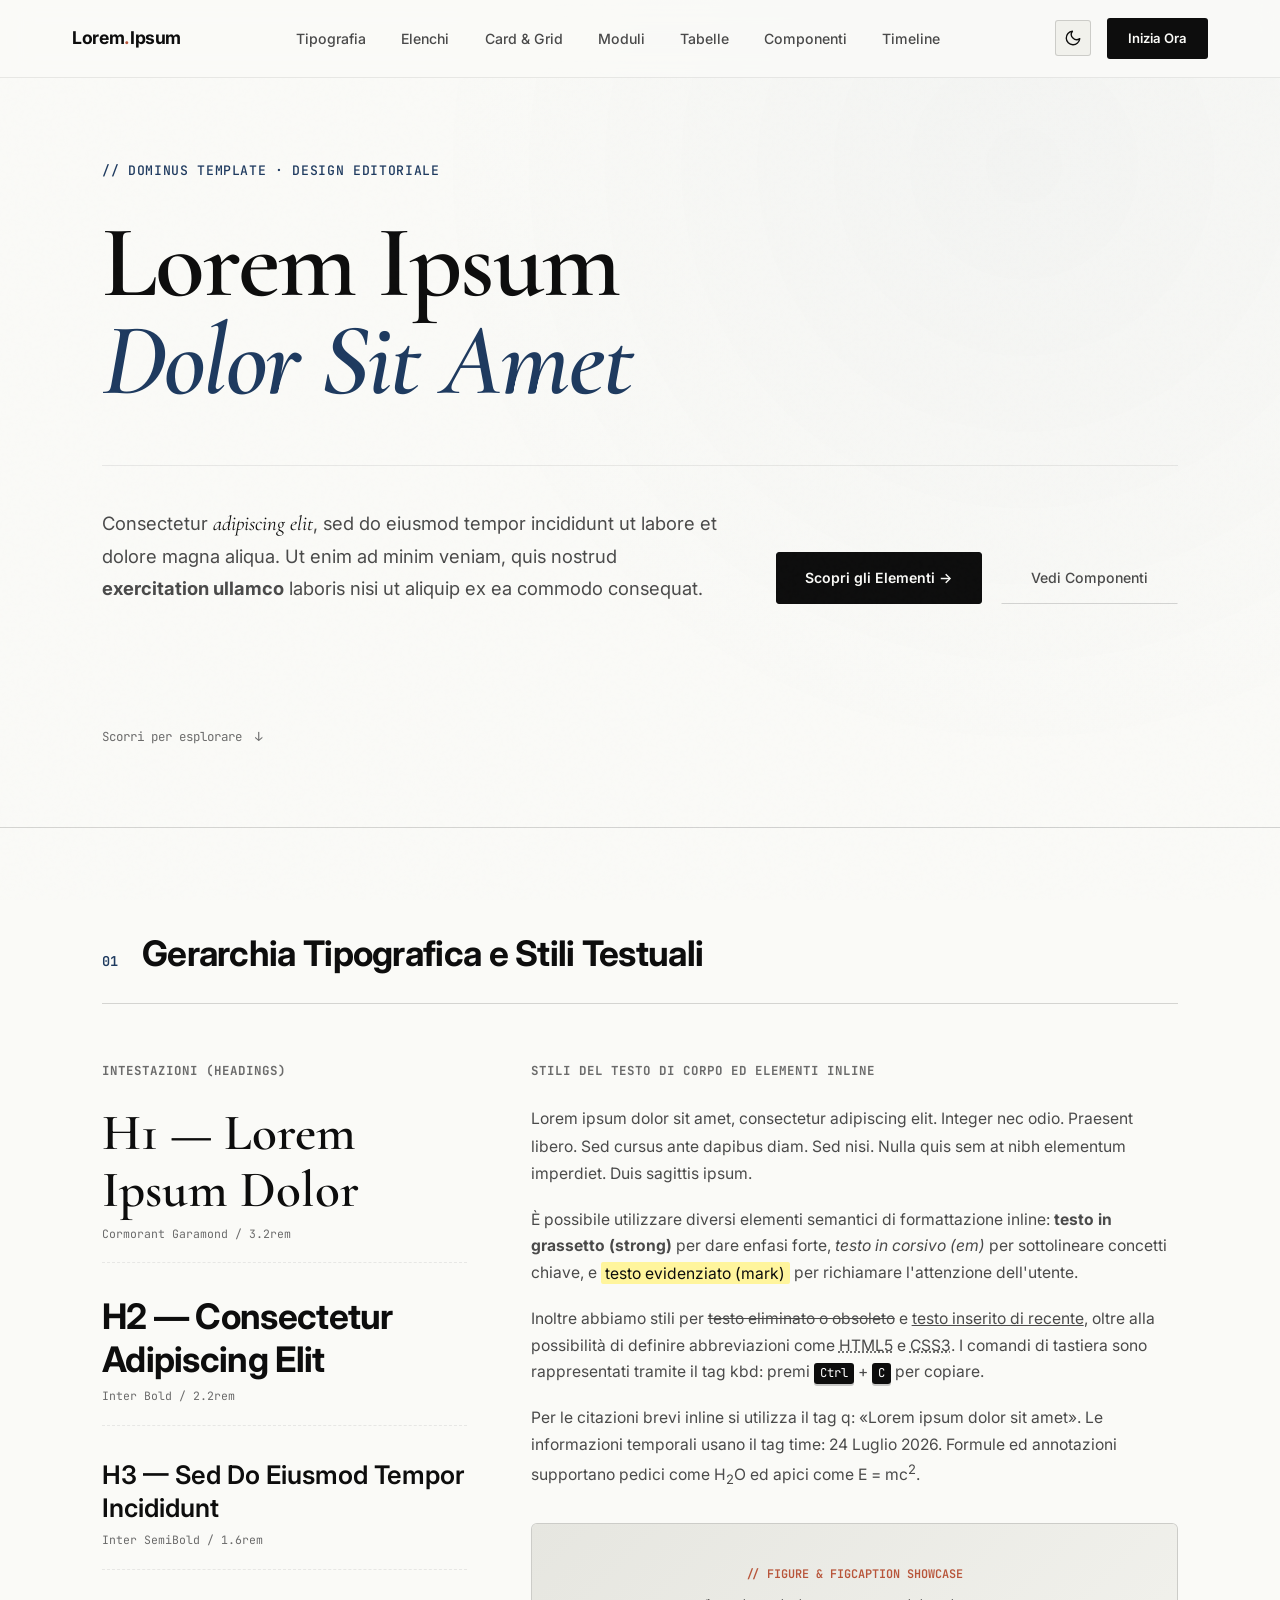
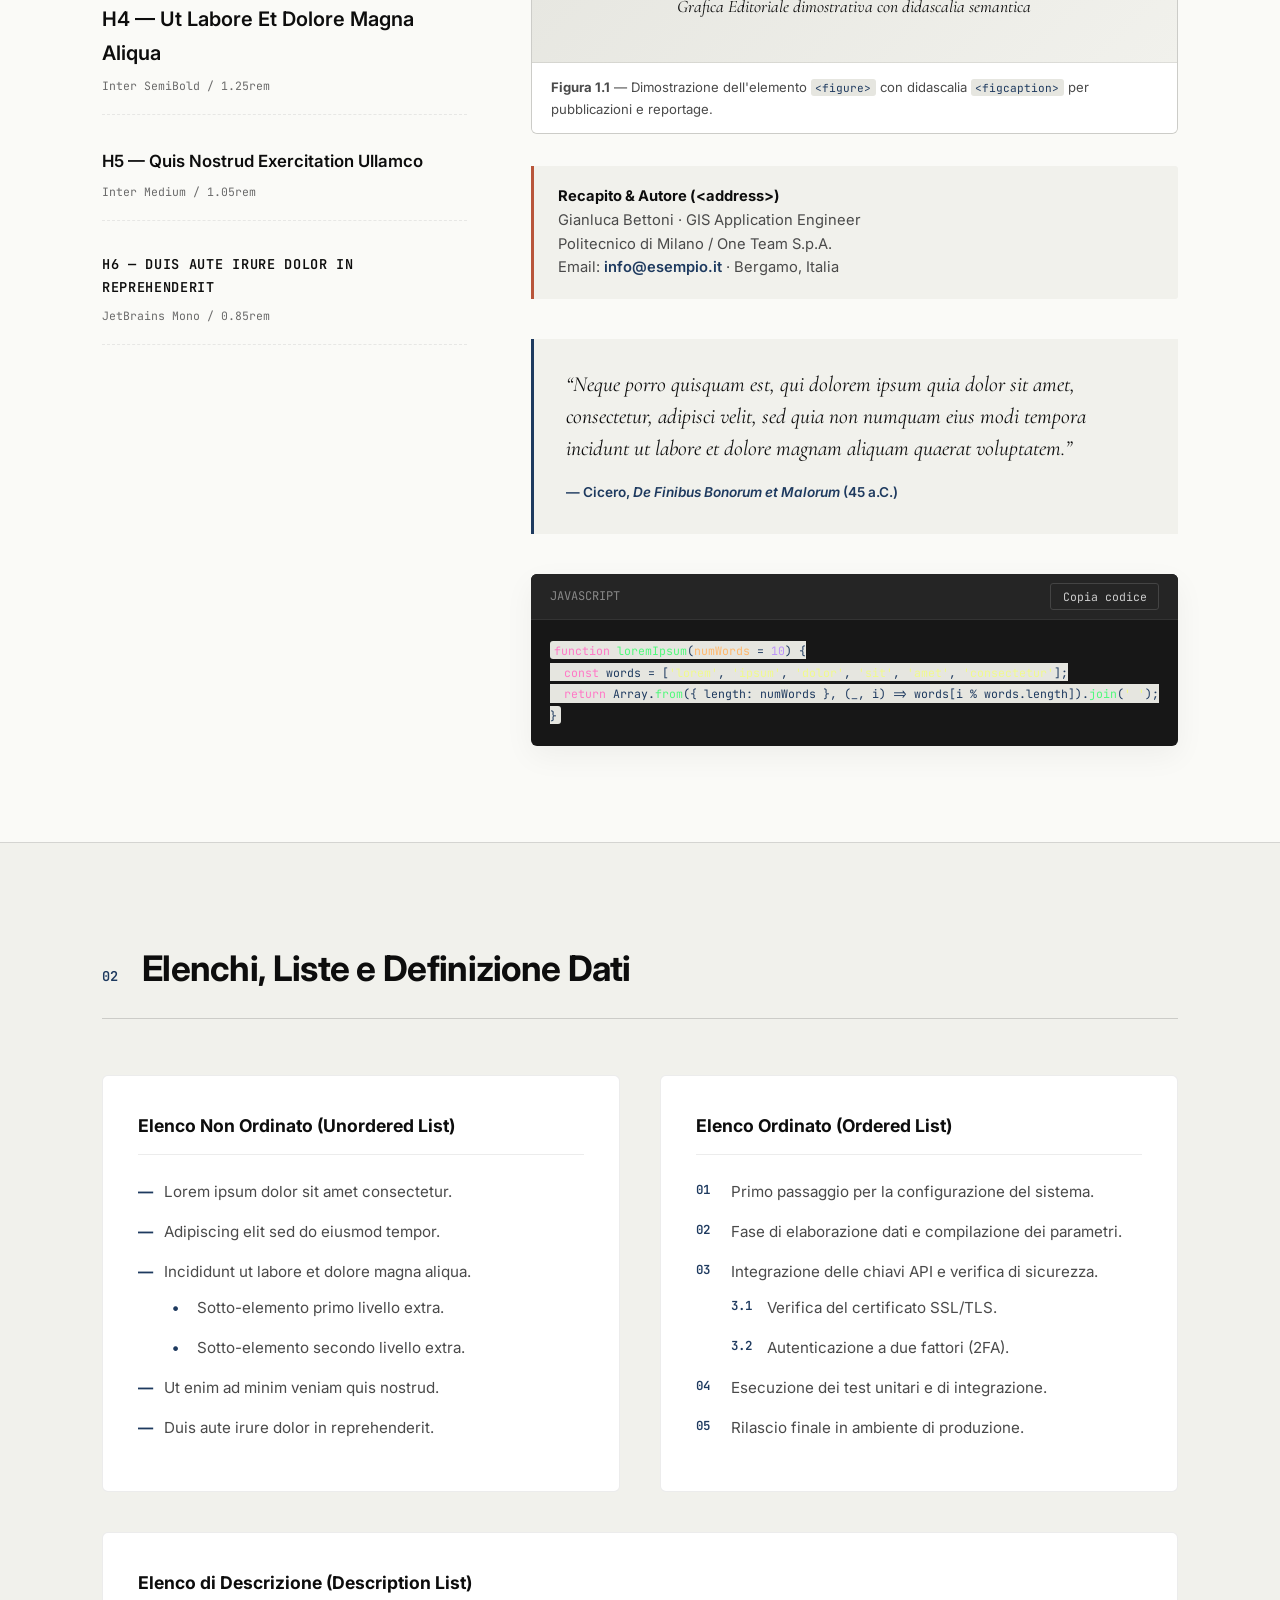
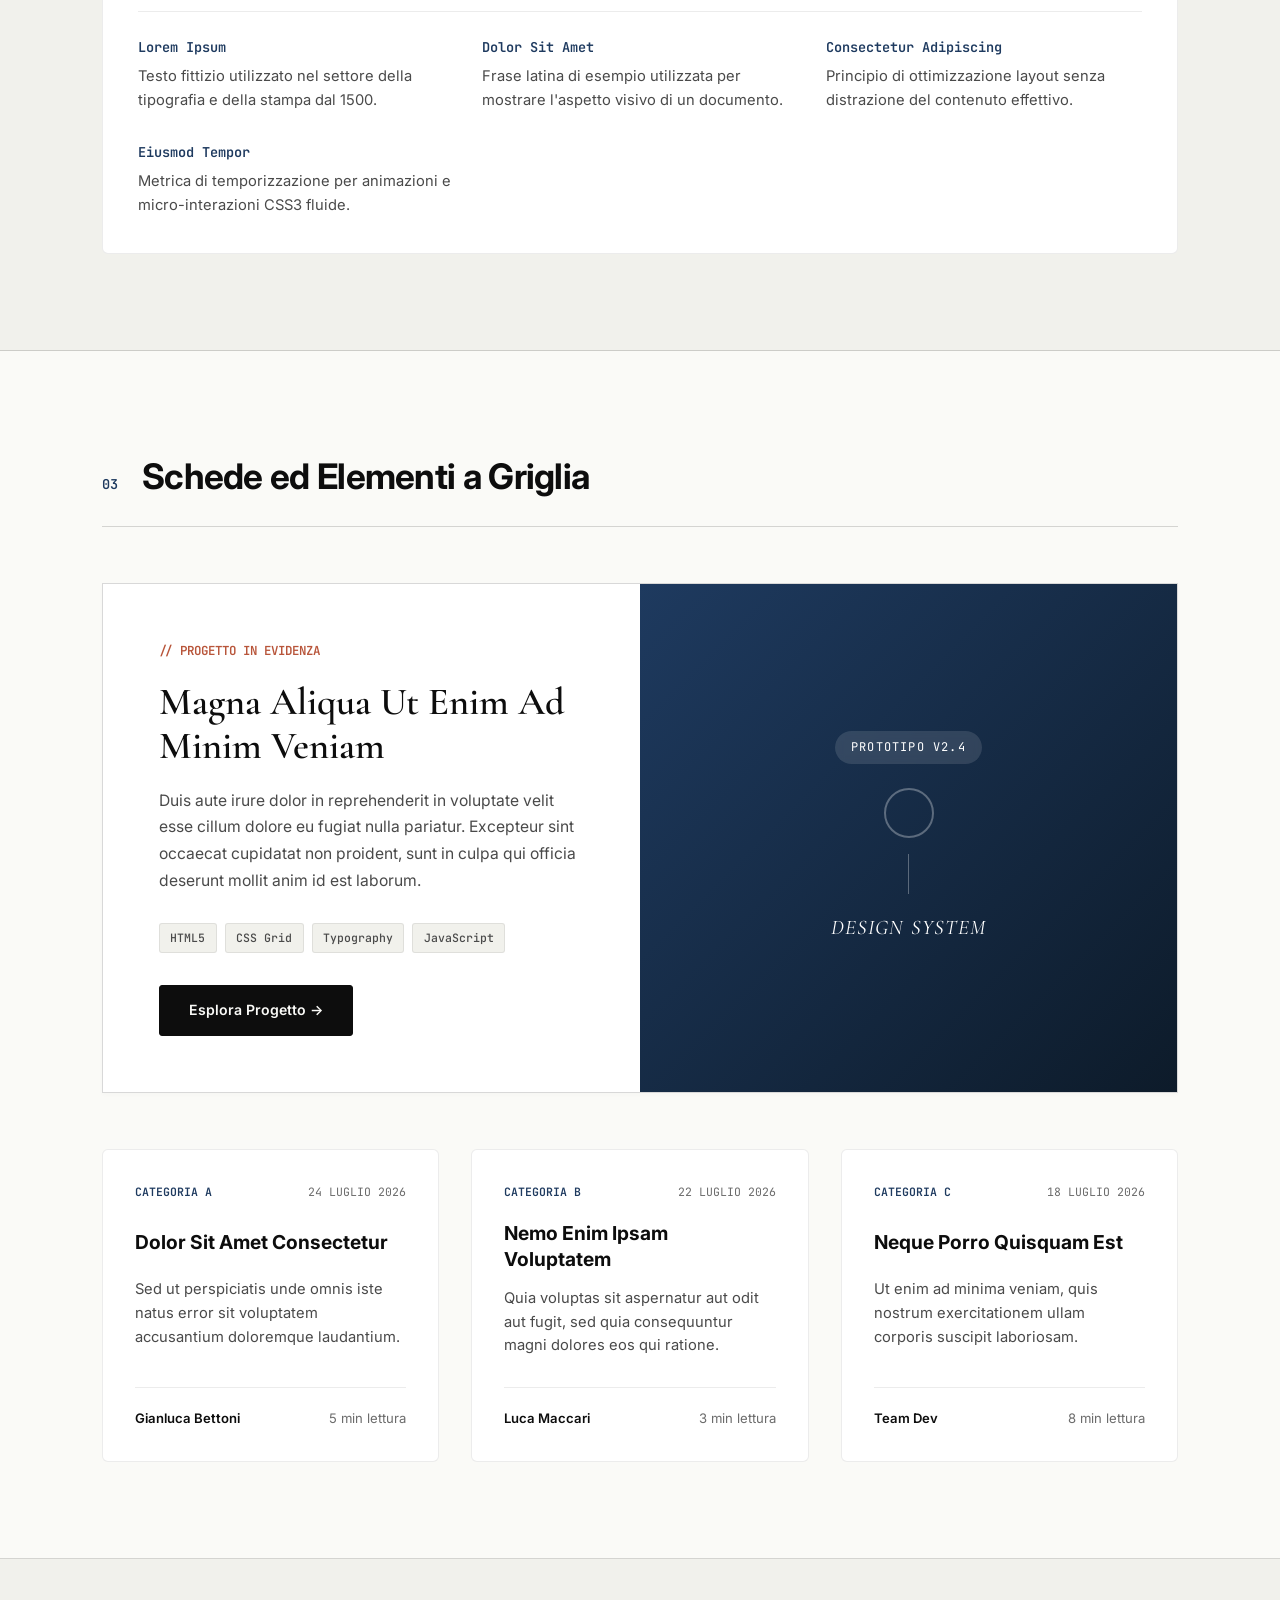
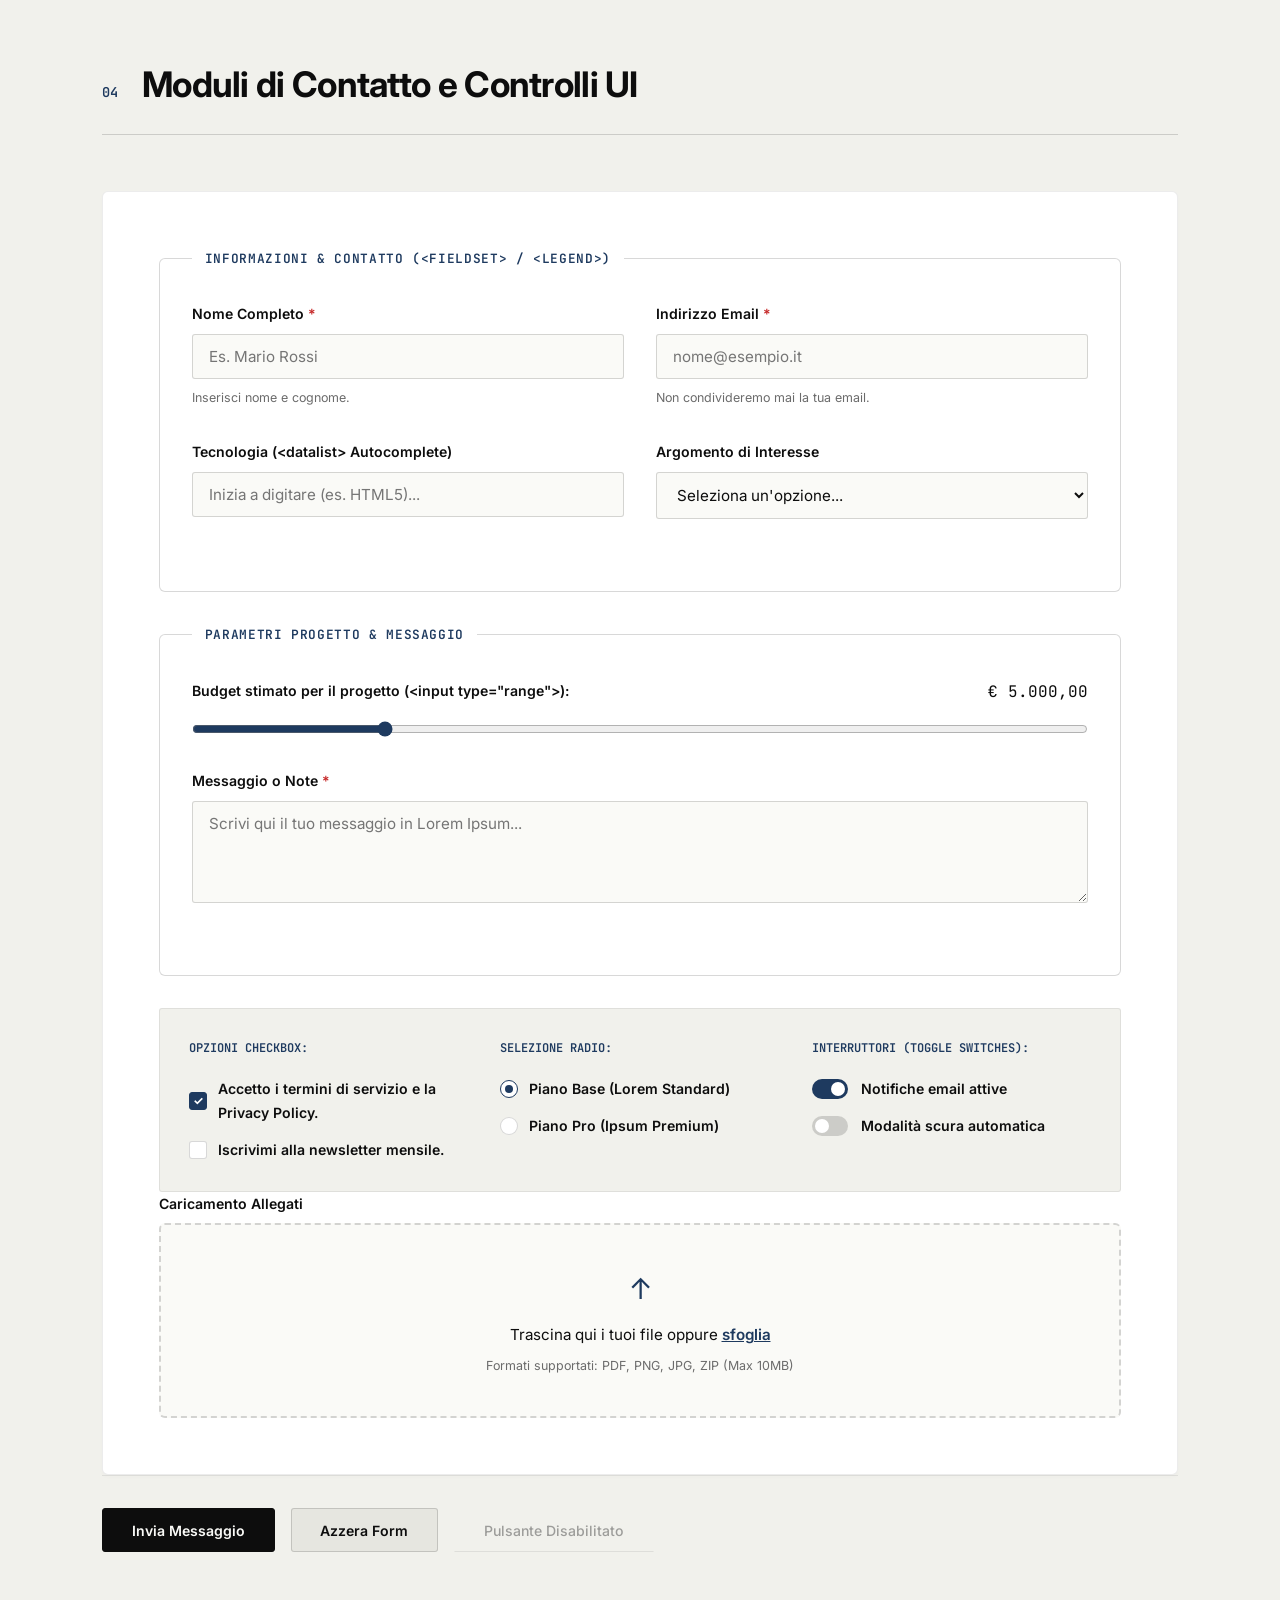
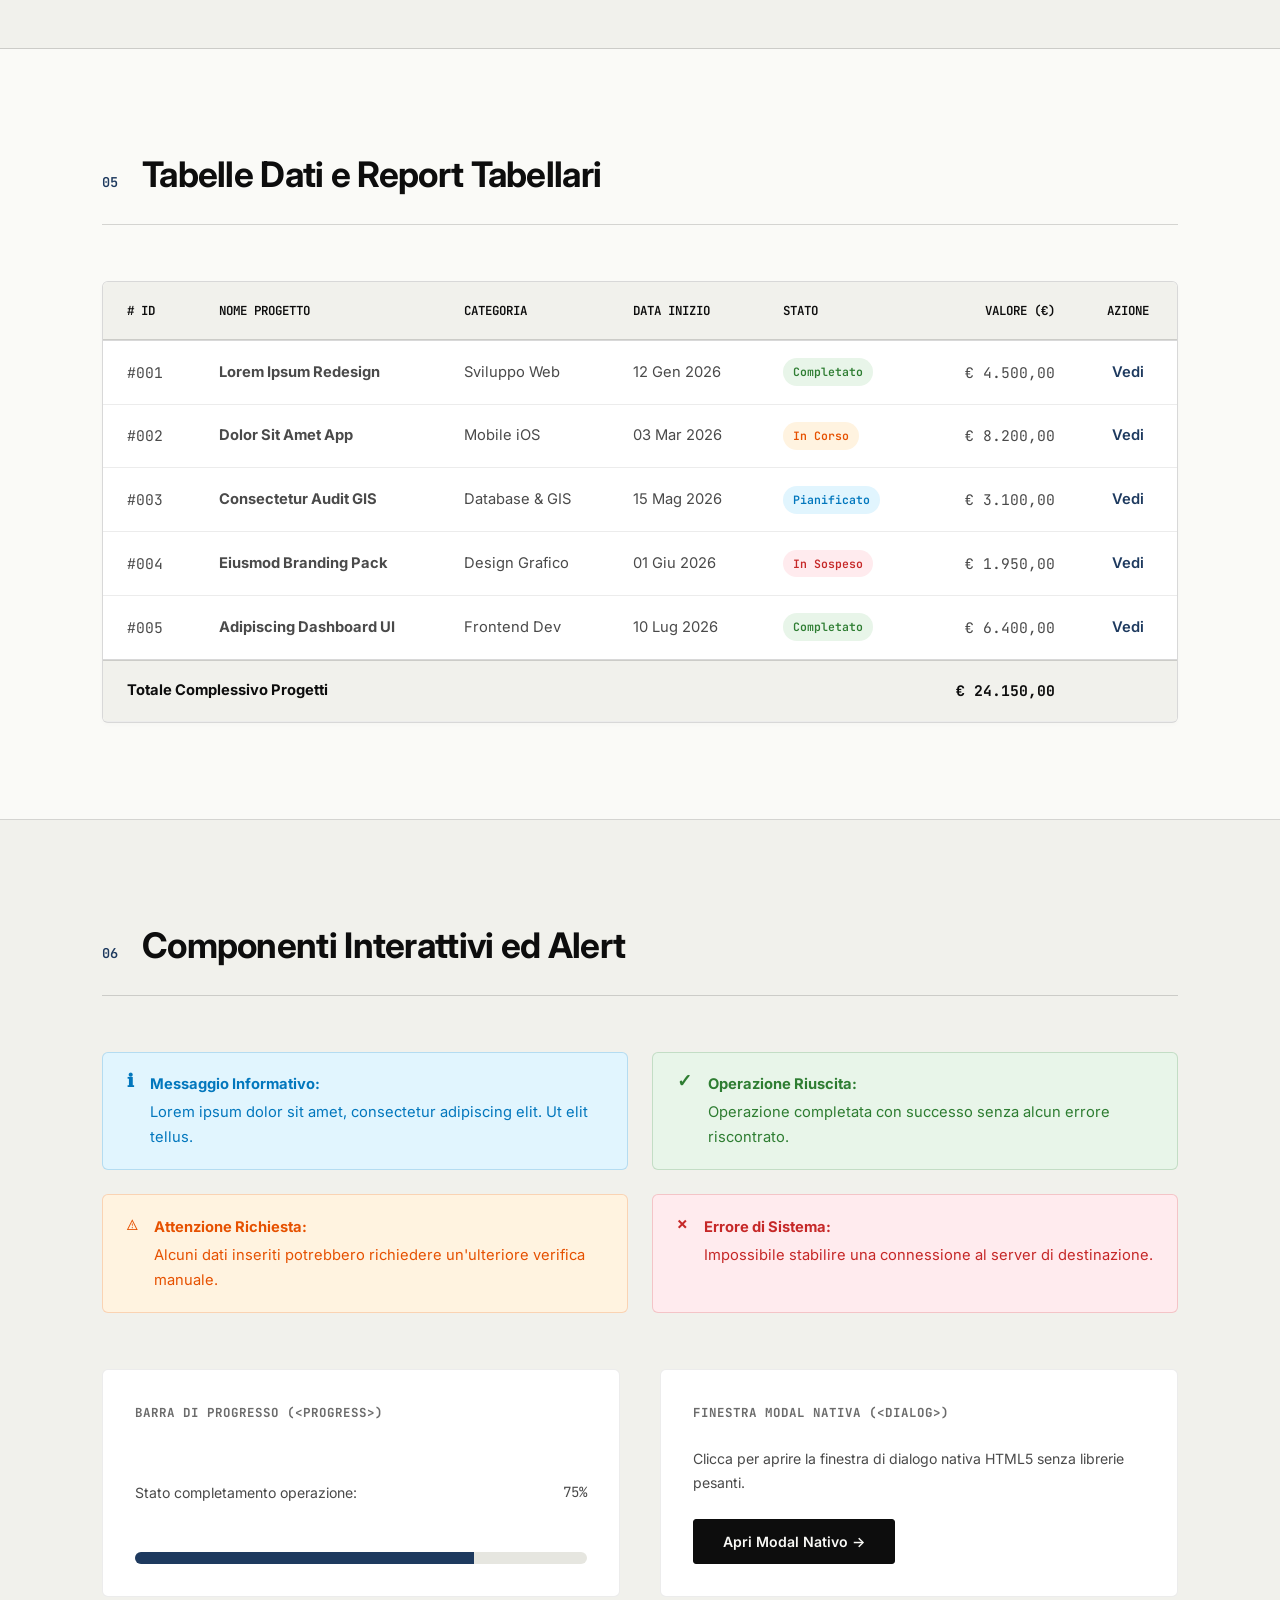
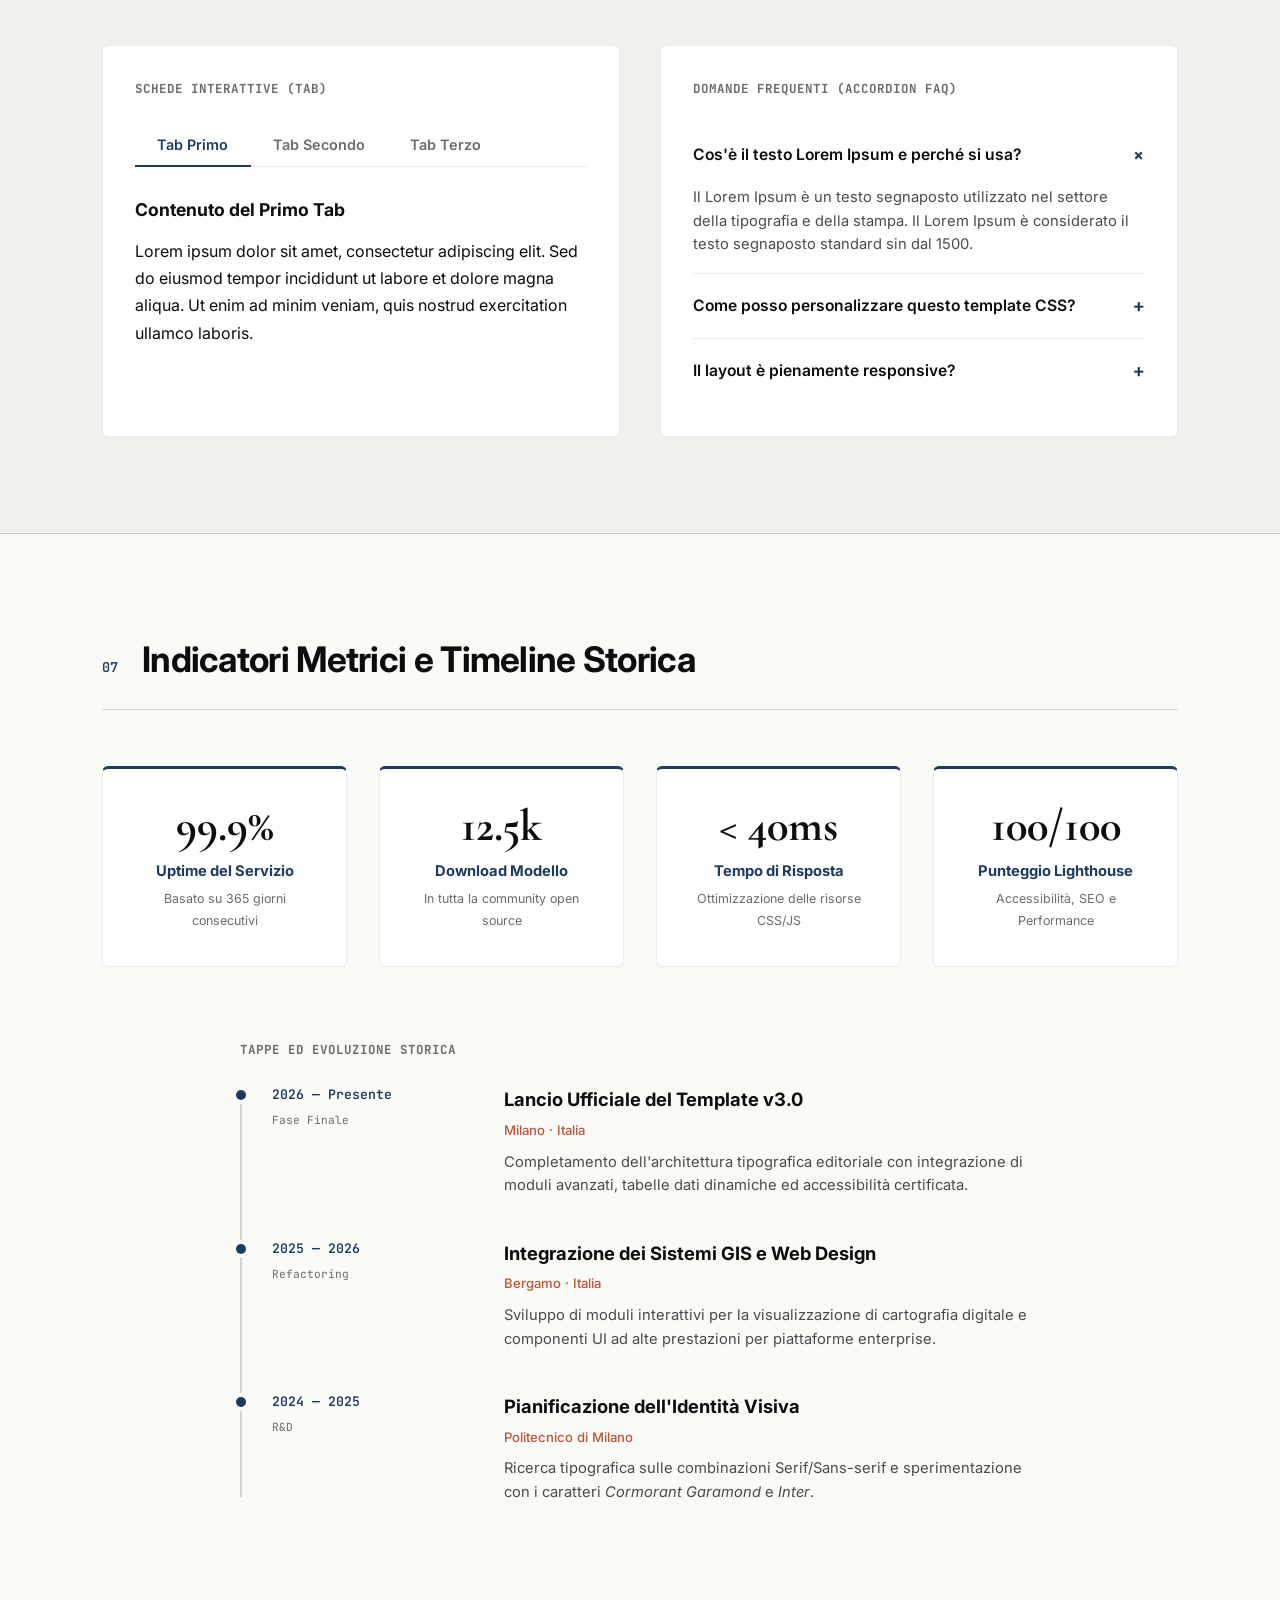
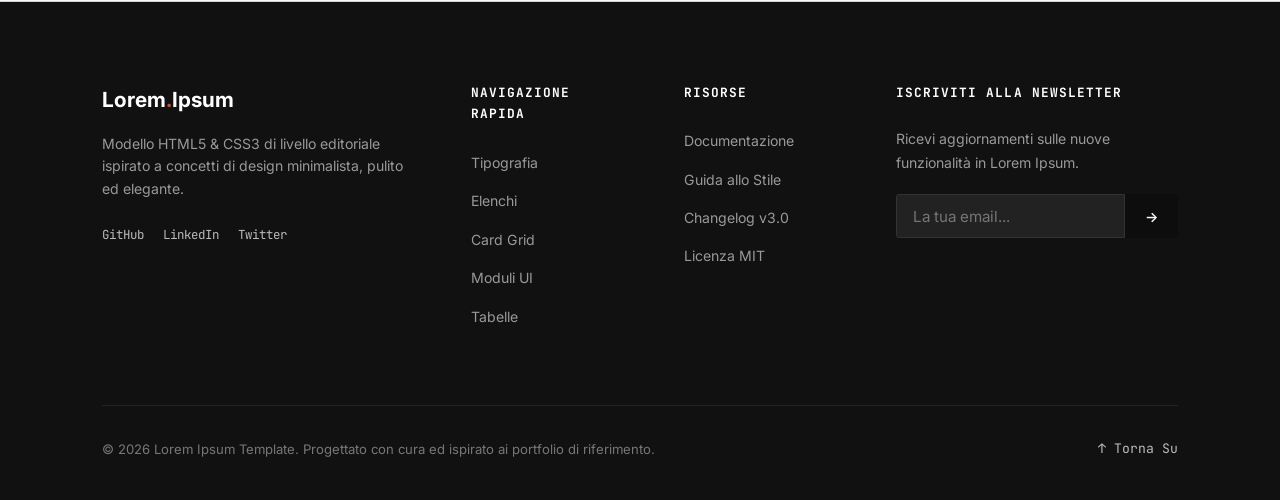
==== commit e73b92f4: "T1.1" ====
--- a/Template_1/index.html
+++ b/Template_1/index.html
@@ -34,6 +34,10 @@
       </ul>
 
       <div class="nav-actions">
+        <button class="theme-toggle-btn" id="theme-toggle" aria-label="Cambia tema chiaro/scuro" title="Cambia tema (Chiaro/Scuro)">
+          <svg class="theme-icon-sun" width="18" height="18" viewBox="0 0 24 24" fill="none" stroke="currentColor" stroke-width="1.8" stroke-linecap="round" stroke-linejoin="round"><circle cx="12" cy="12" r="5"></circle><line x1="12" y1="1" x2="12" y2="3"></line><line x1="12" y1="21" x2="12" y2="23"></line><line x1="4.22" y1="4.22" x2="5.64" y2="5.64"></line><line x1="18.36" y1="18.36" x2="19.78" y2="19.78"></line><line x1="1" y1="12" x2="3" y2="12"></line><line x1="21" y1="12" x2="23" y2="12"></line><line x1="4.22" y1="19.78" x2="5.64" y2="18.36"></line><line x1="18.36" y1="5.64" x2="19.78" y2="4.22"></line></svg>
+          <svg class="theme-icon-moon" width="18" height="18" viewBox="0 0 24 24" fill="none" stroke="currentColor" stroke-width="1.8" stroke-linecap="round" stroke-linejoin="round"><path d="M21 12.79A9 9 0 1 1 11.21 3 7 7 0 0 0 21 12.79z"></path></svg>
+        </button>
         <a href="#forms" class="btn-nav">Inizia Ora</a>
         <button class="mobile-toggle" id="mobile-toggle" aria-label="Menu navigazione">
           <span></span>
@@ -132,6 +136,29 @@
               oltre alla possibilità di definire abbreviazioni come <abbr title="HyperText Markup Language">HTML5</abbr> e 
               <abbr title="Cascading Style Sheets">CSS3</abbr>. I comandi di tastiera sono rappresentati tramite il tag kbd: premi <kbd>Ctrl</kbd> + <kbd>C</kbd> per copiare.
             </p>
+
+            <p>
+              Per le citazioni brevi inline si utilizza il tag q: <q>Lorem ipsum dolor sit amet</q>. 
+              Le informazioni temporali usano il tag time: <time datetime="2026-07-24">24 Luglio 2026</time>. 
+              Formule ed annotazioni supportano pedici come H<sub>2</sub>O ed apici come E = mc<sup>2</sup>.
+            </p>
+
+            <!-- Figure & Figcaption Showcase -->
+            <figure class="editorial-figure">
+              <div class="figure-graphic-placeholder">
+                <span class="fig-tag">// FIGURE &amp; FIGCAPTION SHOWCASE</span>
+                <span class="fig-text">Grafica Editoriale dimostrativa con didascalia semantica</span>
+              </div>
+              <figcaption><b>Figura 1.1</b> &mdash; Dimostrazione dell'elemento <code>&lt;figure&gt;</code> con didascalia <code>&lt;figcaption&gt;</code> per pubblicazioni e reportage.</figcaption>
+            </figure>
+
+            <!-- Address Block Showcase -->
+            <address class="editorial-address">
+              <strong>Recapito &amp; Autore (&lt;address&gt;)</strong><br>
+              Gianluca Bettoni &middot; GIS Application Engineer<br>
+              Politecnico di Milano / One Team S.p.A.<br>
+              Email: <a href="mailto:info@esempio.it">info@esempio.it</a> &middot; Bergamo, Italia
+            </address>
 
             <!-- Blockquote -->
             <blockquote class="editorial-blockquote">
@@ -325,43 +352,72 @@
 
         <div class="form-layout">
           <form class="main-form" id="sample-form" onsubmit="event.preventDefault(); alert('Modulo inviato con successo!');">
-            <div class="form-grid">
-              <!-- Text Input -->
-              <div class="form-group">
-                <label for="fname">Nome Completo <span class="required">*</span></label>
-                <input type="text" id="fname" name="fname" placeholder="Es. Mario Rossi" required>
-                <span class="help-text">Inserisci nome e cognome.</span>
-              </div>
-
-              <!-- Email Input -->
-              <div class="form-group">
-                <label for="email">Indirizzo Email <span class="required">*</span></label>
-                <input type="email" id="email" name="email" placeholder="nome@esempio.it" required>
-                <span class="help-text">Non condivideremo mai la tua email.</span>
-              </div>
-
-              <!-- Select Input -->
-              <div class="form-group">
-                <label for="topic">Argomento di Interesse</label>
-                <select id="topic" name="topic">
-                  <option value="" disabled selected>Seleziona un'opzione...</option>
-                  <option value="1">Lorem Ipsum Sviluppo Web</option>
-                  <option value="2">Dolor Sit Amet Design UI/UX</option>
-                  <option value="3">Consectetur Adipiscing Consulenza</option>
-                </select>
-              </div>
-
-              <!-- Number Input -->
-              <div class="form-group">
-                <label for="quantity">Quantità Utenti</label>
-                <input type="number" id="quantity" name="quantity" min="1" max="100" value="10">
-              </div>
-
-              <!-- Textarea (Span Full) -->
-              <div class="form-group span-full">
-                <label for="message">Messaggio o Note <span class="required">*</span></label>
-                <textarea id="message" name="message" rows="5" placeholder="Scrivi qui il tuo messaggio in Lorem Ipsum..." required></textarea>
-              </div>
+            
+            <!-- Fieldset 1: Dati Generali -->
+            <fieldset class="form-fieldset">
+              <legend class="form-legend">Informazioni &amp; Contatto (&lt;fieldset&gt; / &lt;legend&gt;)</legend>
+              
+              <div class="form-grid">
+                <!-- Text Input con Datalist -->
+                <div class="form-group">
+                  <label for="fname">Nome Completo <span class="required">*</span></label>
+                  <input type="text" id="fname" name="fname" placeholder="Es. Mario Rossi" required>
+                  <span class="help-text">Inserisci nome e cognome.</span>
+                </div>
+
+                <!-- Email Input -->
+                <div class="form-group">
+                  <label for="email">Indirizzo Email <span class="required">*</span></label>
+                  <input type="email" id="email" name="email" placeholder="nome@esempio.it" required>
+                  <span class="help-text">Non condivideremo mai la tua email.</span>
+                </div>
+
+                <!-- Datalist Input -->
+                <div class="form-group">
+                  <label for="framework">Tecnologia (&lt;datalist&gt; Autocomplete)</label>
+                  <input type="text" id="framework" name="framework" list="framework-list" placeholder="Inizia a digitare (es. HTML5)...">
+                  <datalist id="framework-list">
+                    <option value="HTML5 & CSS3">
+                    <option value="JavaScript Vanilla">
+                    <option value="GIS & Python">
+                    <option value="Cormorant Garamond">
+                  </datalist>
+                </div>
+
+                <!-- Select Input -->
+                <div class="form-group">
+                  <label for="topic">Argomento di Interesse</label>
+                  <select id="topic" name="topic">
+                    <option value="" disabled selected>Seleziona un'opzione...</option>
+                    <option value="1">Lorem Ipsum Sviluppo Web</option>
+                    <option value="2">Dolor Sit Amet Design UI/UX</option>
+                    <option value="3">Consectetur Adipiscing Consulenza</option>
+                  </select>
+                </div>
+              </div>
+            </fieldset>
+
+            <!-- Fieldset 2: Parametri e Messaggio -->
+            <fieldset class="form-fieldset">
+              <legend class="form-legend">Parametri Progetto &amp; Messaggio</legend>
+              
+              <div class="form-grid">
+                <!-- Range Slider con Output Live -->
+                <div class="form-group span-full">
+                  <div class="range-header">
+                    <label for="budget-range">Budget stimato per il progetto (&lt;input type="range"&gt;):</label>
+                    <output id="budget-output" for="budget-range" class="mono-val">€ 5.000,00</output>
+                  </div>
+                  <input type="range" id="budget-range" name="budget" min="1000" max="20000" step="500" value="5000">
+                </div>
+
+                <!-- Textarea (Span Full) -->
+                <div class="form-group span-full">
+                  <label for="message">Messaggio o Note <span class="required">*</span></label>
+                  <textarea id="message" name="message" rows="4" placeholder="Scrivi qui il tuo messaggio in Lorem Ipsum..." required></textarea>
+                </div>
+              </div>
+            </fieldset>
 
               <!-- Checkbox & Radio Section -->
               <div class="form-group span-full controls-wrapper">
@@ -550,6 +606,42 @@
           </div>
         </div>
 
+        <!-- Progress Bar & Native Dialog Modal Showcase -->
+        <div class="components-extra-grid">
+          <!-- Progress Bar Showcase -->
+          <div class="progress-box">
+            <h3 class="subsection-label">Barra di Progresso (&lt;progress&gt;)</h3>
+            <div class="progress-header">
+              <span>Stato completamento operazione:</span>
+              <span class="mono-val">75%</span>
+            </div>
+            <progress value="75" max="100"></progress>
+          </div>
+
+          <!-- Dialog Modal Showcase -->
+          <div class="modal-showcase">
+            <h3 class="subsection-label">Finestra Modal Nativa (&lt;dialog&gt;)</h3>
+            <p class="modal-showcase-desc">Clicca per aprire la finestra di dialogo nativa HTML5 senza librerie pesanti.</p>
+            <button type="button" class="btn-primary" id="open-dialog-btn">Apri Modal Nativo &rarr;</button>
+          </div>
+        </div>
+
+        <!-- Native HTML5 Dialog Element -->
+        <dialog id="native-dialog" class="editorial-dialog">
+          <div class="dialog-header">
+            <h3>Finestra Modal Nativa</h3>
+            <button type="button" class="dialog-close-btn" id="close-dialog-btn" aria-label="Chiudi">&times;</button>
+          </div>
+          <div class="dialog-body">
+            <p>Questo è un popup nativo HTML5 gestito tramite l'elemento <code>&lt;dialog&gt;</code> ed attivato via JavaScript con il metodo <code>showModal()</code>.</p>
+            <p class="dialog-sub">Supporta il focus trap automatico e lo sfondo scuro <code>::backdrop</code> nativo sia in Light Mode che in Dark Mode.</p>
+          </div>
+          <div class="dialog-footer">
+            <button type="button" class="btn-secondary" id="cancel-dialog-btn">Chiudi</button>
+            <button type="button" class="btn-primary" id="confirm-dialog-btn">Conferma Operazione</button>
+          </div>
+        </dialog>
+
         <div class="interactive-grid">
           <!-- Tabbed Interface -->
           <div class="tabs-container">
--- a/Template_1/style.css
+++ b/Template_1/style.css
@@ -51,6 +51,41 @@
   --transition-smooth: 0.28s cubic-bezier(0.16, 1, 0.3, 1);
 }
 
+/* VARIABILI PER IL TEMA SCURO (DARK MODE) */
+[data-theme="dark"] {
+  --bg-main:         #121214;
+  --bg-surface:      #1a1a1e;
+  --bg-surface-2:    #24242a;
+  --bg-card:         #1c1c20;
+  
+  --ink-primary:     #f4f4f5;
+  --ink-secondary:   #a1a1aa;
+  --ink-muted:       #71717a;
+  
+  --accent-primary:   #7dd3fc;
+  --accent-secondary: #f97316;
+  --accent-hover:     #38bdf8;
+  
+  /* Status Colors per Dark Mode */
+  --color-success:   #4ade80;
+  --bg-success:      #062e12;
+  --color-warning:   #fb923c;
+  --bg-warning:      #381704;
+  --color-danger:    #f87171;
+  --bg-danger:       #380c0c;
+  --color-info:      #38bdf8;
+  --bg-info:         #072838;
+
+  /* Bordi e Separatori per Dark Mode */
+  --border-light:    rgba(255, 255, 255, 0.08);
+  --border-strong:   rgba(255, 255, 255, 0.16);
+  --border-focus:    #7dd3fc;
+
+  --shadow-sm:       0 2px 4px rgba(0,0,0,0.4);
+  --shadow-md:       0 10px 30px rgba(0,0,0,0.6);
+  --shadow-hover:    0 16px 40px rgba(0,0,0,0.8);
+}
+
 /* ==========================================================================
    RESET & BASE STYLES
    ========================================================================== */
@@ -126,8 +161,44 @@
   -webkit-backdrop-filter: blur(14px);
   border-bottom: 1px solid var(--border-light);
   padding: 1.1rem 0;
-  transition: var(--transition-fast);
-}
+  transition: background var(--transition-fast), border-color var(--transition-fast);
+}
+
+[data-theme="dark"] #main-nav {
+  background: rgba(18, 18, 20, 0.88);
+}
+
+.theme-toggle-btn {
+  background: var(--bg-surface);
+  border: 1px solid var(--border-strong);
+  color: var(--ink-primary);
+  width: 36px;
+  height: 36px;
+  border-radius: var(--radius-sm);
+  cursor: pointer;
+  display: inline-flex;
+  align-items: center;
+  justify-content: center;
+  transition: background var(--transition-fast), border-color var(--transition-fast), color var(--transition-fast), transform var(--transition-fast);
+}
+
+.theme-toggle-btn:hover {
+  background: var(--bg-surface-2);
+  border-color: var(--accent-primary);
+  color: var(--accent-primary);
+  transform: scale(1.05);
+}
+
+.theme-toggle-btn svg {
+  display: block;
+  transition: transform var(--transition-fast);
+}
+
+[data-theme="dark"] .theme-icon-sun { display: block; }
+[data-theme="dark"] .theme-icon-moon { display: none; }
+
+:root:not([data-theme="dark"]) .theme-icon-sun { display: none; }
+:root:not([data-theme="dark"]) .theme-icon-moon { display: block; }
 
 .nav-container {
   max-width: 1200px;
@@ -1649,6 +1720,242 @@
 }
 
 /* ==========================================================================
+   NUOVI ELEMENTI E TAG HTML5 EDITORIALI
+   ========================================================================== */
+
+/* Figure e Figcaption */
+.editorial-figure {
+  margin: 2rem 0;
+  border: 1px solid var(--border-strong);
+  background: var(--bg-surface);
+  border-radius: var(--radius-md);
+  overflow: hidden;
+}
+
+.figure-graphic-placeholder {
+  background: linear-gradient(135deg, var(--bg-surface-2) 0%, var(--bg-surface) 100%);
+  padding: 2.5rem 2rem;
+  text-align: center;
+  border-bottom: 1px solid var(--border-light);
+  display: flex;
+  flex-direction: column;
+  align-items: center;
+  gap: 0.5rem;
+}
+
+.fig-tag {
+  font-family: var(--font-mono);
+  font-size: 0.74rem;
+  color: var(--accent-secondary);
+  font-weight: 600;
+}
+
+.fig-text {
+  font-family: var(--font-serif);
+  font-style: italic;
+  font-size: 1.1rem;
+  color: var(--ink-primary);
+}
+
+figcaption {
+  padding: 0.8rem 1.2rem;
+  font-size: 0.82rem;
+  color: var(--ink-secondary);
+  background: var(--bg-card);
+}
+
+/* Address Block */
+.editorial-address {
+  font-style: normal;
+  font-size: 0.92rem;
+  line-height: 1.6;
+  padding: 1.2rem 1.5rem;
+  background: var(--bg-surface);
+  border-left: 3px solid var(--accent-secondary);
+  border-radius: 0 var(--radius-sm) var(--radius-sm) 0;
+  margin: 2rem 0;
+  color: var(--ink-secondary);
+}
+
+.editorial-address strong {
+  color: var(--ink-primary);
+}
+
+.editorial-address a {
+  color: var(--accent-primary);
+  text-decoration: none;
+  font-weight: 600;
+}
+
+/* Fieldset e Legend */
+.form-fieldset {
+  border: 1px solid var(--border-strong);
+  padding: 2rem;
+  border-radius: var(--radius-md);
+  margin-bottom: 2rem;
+  background: var(--bg-card);
+}
+
+.form-legend {
+  font-family: var(--font-mono);
+  font-size: 0.8rem;
+  font-weight: 600;
+  color: var(--accent-primary);
+  padding: 0 0.8rem;
+  text-transform: uppercase;
+  letter-spacing: 0.05em;
+}
+
+/* Input Range e Output */
+.range-header {
+  display: flex;
+  justify-content: space-between;
+  align-items: center;
+  margin-bottom: 0.5rem;
+}
+
+input[type="range"] {
+  width: 100%;
+  accent-color: var(--accent-primary);
+  cursor: pointer;
+}
+
+/* Componenti Extra Grid (Progress & Dialog) */
+.components-extra-grid {
+  display: grid;
+  grid-template-columns: 1fr 1fr;
+  gap: 2.5rem;
+  margin-bottom: 3rem;
+  align-items: stretch;
+}
+
+.progress-box, .modal-showcase {
+  background: var(--bg-card);
+  border: 1px solid var(--border-light);
+  padding: 2rem;
+  border-radius: var(--radius-md);
+  display: flex;
+  flex-direction: column;
+  justify-content: space-between;
+  height: 100%;
+}
+
+.progress-header {
+  display: flex;
+  justify-content: space-between;
+  font-size: 0.88rem;
+  color: var(--ink-secondary);
+  margin-bottom: 0.8rem;
+}
+
+progress {
+  width: 100%;
+  height: 12px;
+  border-radius: 6px;
+  overflow: hidden;
+  accent-color: var(--accent-primary);
+}
+
+progress::-webkit-progress-bar {
+  background-color: var(--bg-surface-2);
+}
+
+progress::-webkit-progress-value {
+  background-color: var(--accent-primary);
+}
+
+.modal-showcase-desc {
+  font-size: 0.88rem;
+  color: var(--ink-secondary);
+  margin-bottom: 1.5rem;
+}
+
+.modal-showcase .btn-primary {
+  align-self: flex-start;
+}
+
+/* Interactive Grid (Tabs & Accordion) */
+.interactive-grid {
+  display: grid;
+  grid-template-columns: 1fr 1fr;
+  gap: 2.5rem;
+  align-items: stretch;
+}
+
+.tabs-container,
+.accordion-container {
+  height: 100%;
+  display: flex;
+  flex-direction: column;
+}
+
+/* Dialog Modal Nativo */
+.editorial-dialog {
+  border: 1px solid var(--border-strong);
+  border-radius: var(--radius-md);
+  padding: 0;
+  max-width: 520px;
+  width: 90%;
+  background: var(--bg-card);
+  color: var(--ink-primary);
+  box-shadow: var(--shadow-hover);
+  margin: auto;
+}
+
+.editorial-dialog::backdrop {
+  background: rgba(0, 0, 0, 0.6);
+  backdrop-filter: blur(4px);
+}
+
+.dialog-header {
+  padding: 1.2rem 1.5rem;
+  background: var(--bg-surface);
+  border-bottom: 1px solid var(--border-light);
+  display: flex;
+  justify-content: space-between;
+  align-items: center;
+}
+
+.dialog-header h3 {
+  font-size: 1.1rem;
+  font-weight: 700;
+}
+
+.dialog-close-btn {
+  background: transparent;
+  border: none;
+  font-size: 1.5rem;
+  color: var(--ink-muted);
+  cursor: pointer;
+  line-height: 1;
+}
+
+.dialog-close-btn:hover {
+  color: var(--ink-primary);
+}
+
+.dialog-body {
+  padding: 1.8rem 1.5rem;
+  font-size: 0.95rem;
+  line-height: 1.6;
+}
+
+.dialog-sub {
+  font-size: 0.85rem;
+  color: var(--ink-muted);
+  margin-top: 0.8rem;
+}
+
+.dialog-footer {
+  padding: 1rem 1.5rem;
+  background: var(--bg-surface);
+  border-top: 1px solid var(--border-light);
+  display: flex;
+  justify-content: flex-end;
+  gap: 1rem;
+}
+
+/* ==========================================================================
    RESPONSIVE DESIGN (MEDIA QUERIES)
    ========================================================================== */
 
@@ -1657,6 +1964,7 @@
   .typography-grid,
   .featured-card,
   .form-grid,
+  .components-extra-grid,
   .interactive-grid { grid-template-columns: 1fr; }
   
   .cards-grid { grid-template-columns: repeat(2, 1fr); }
